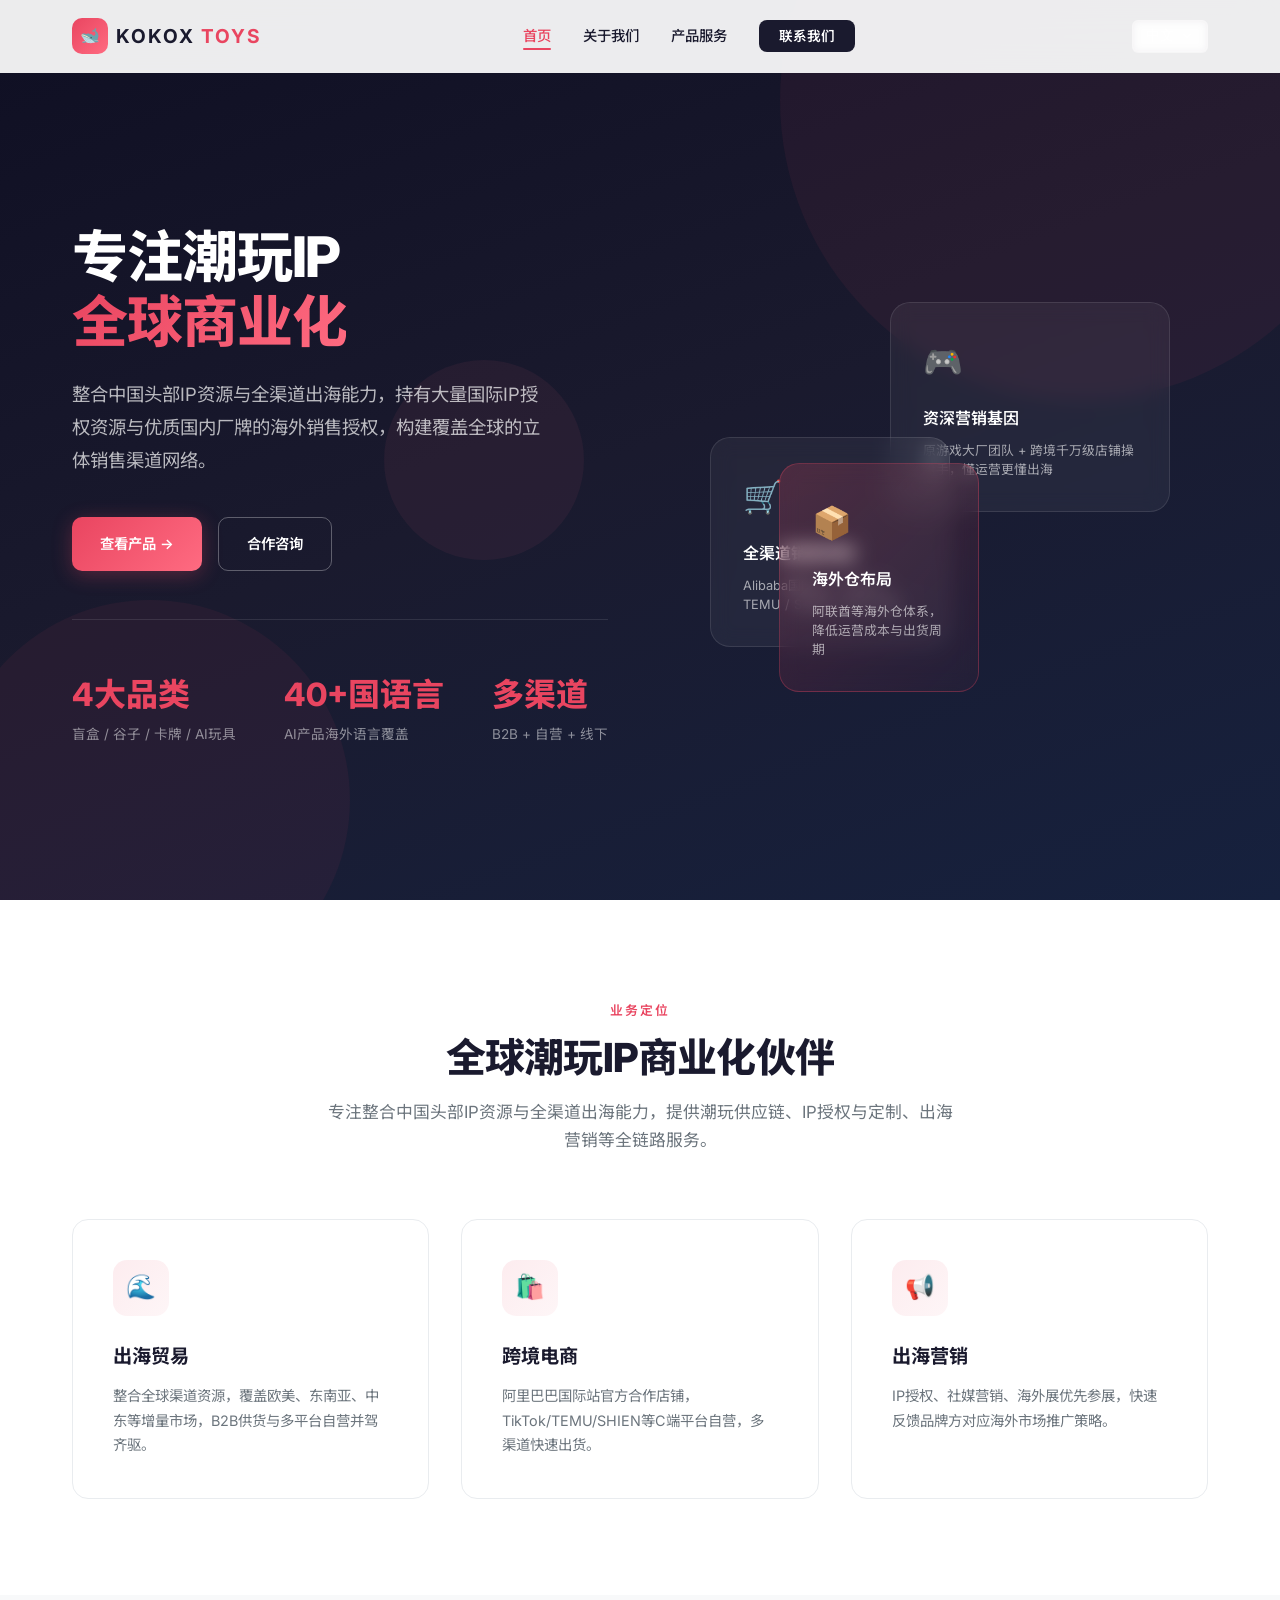
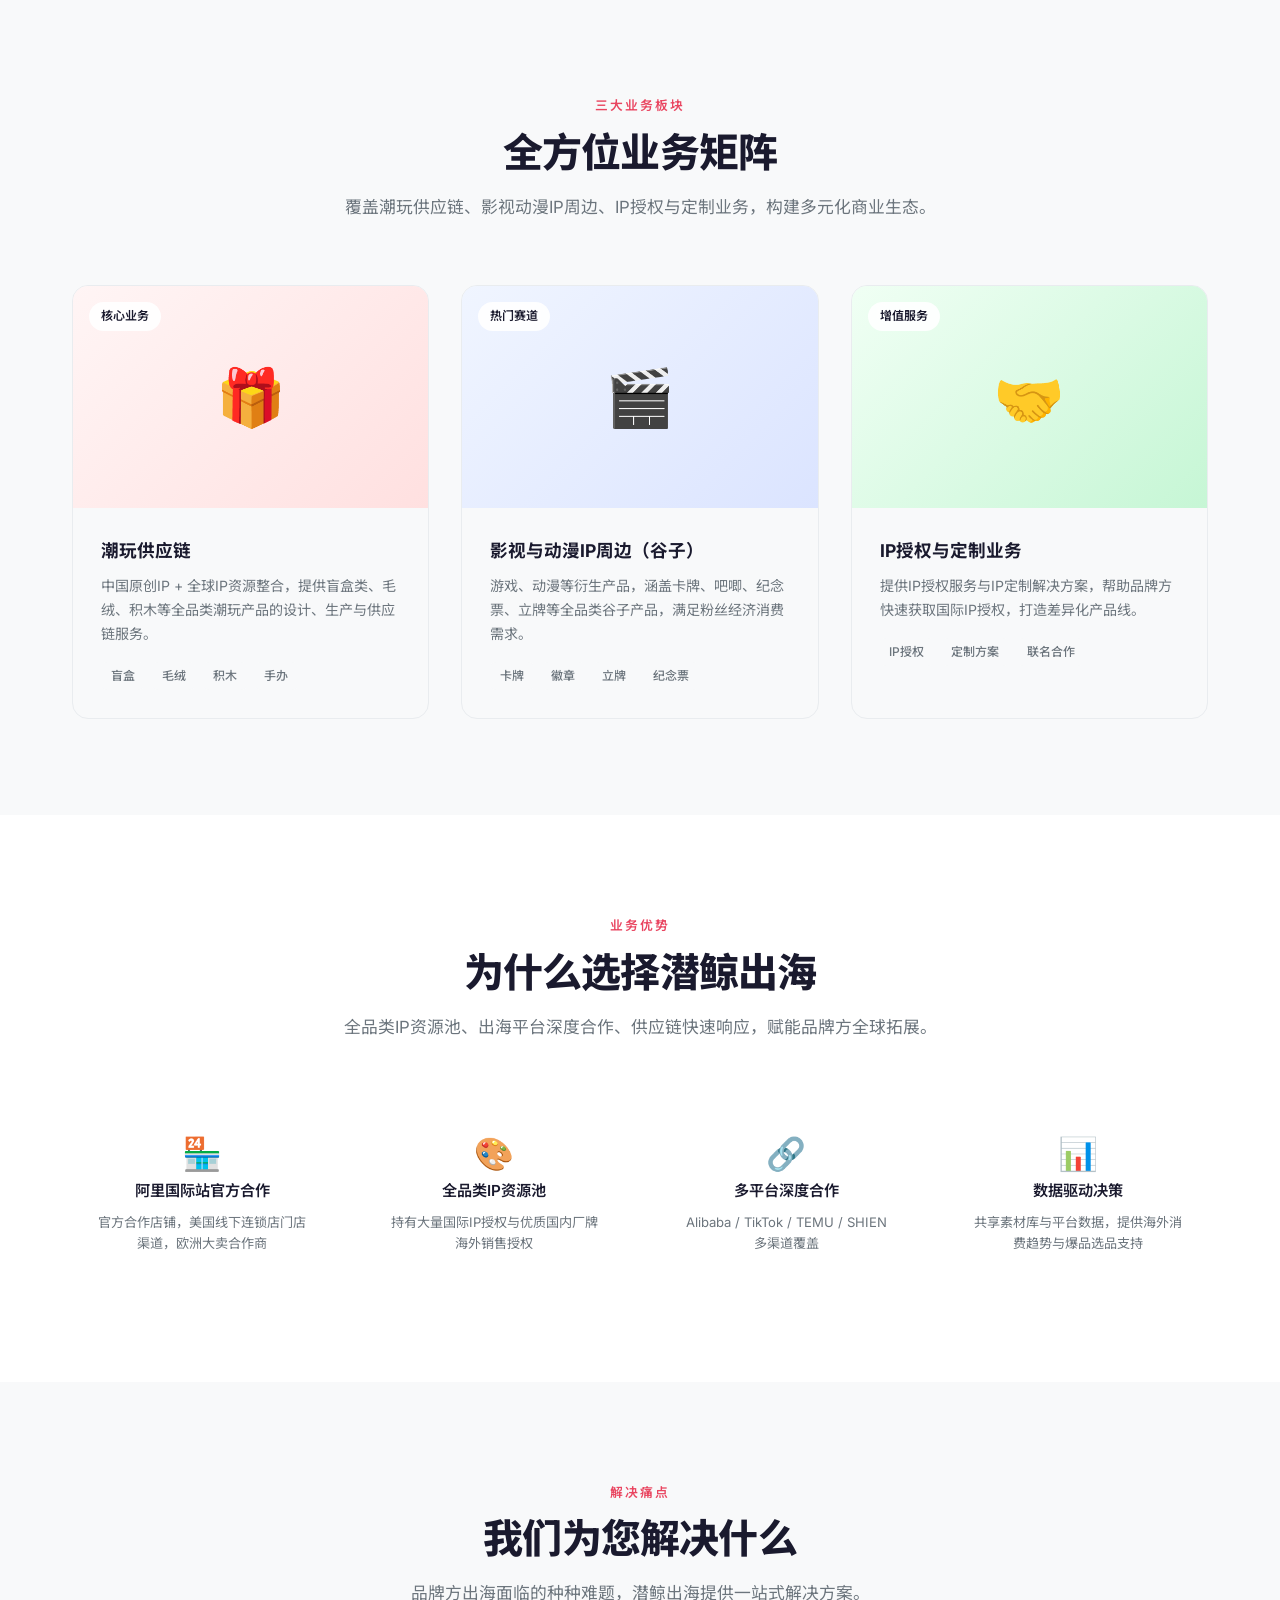
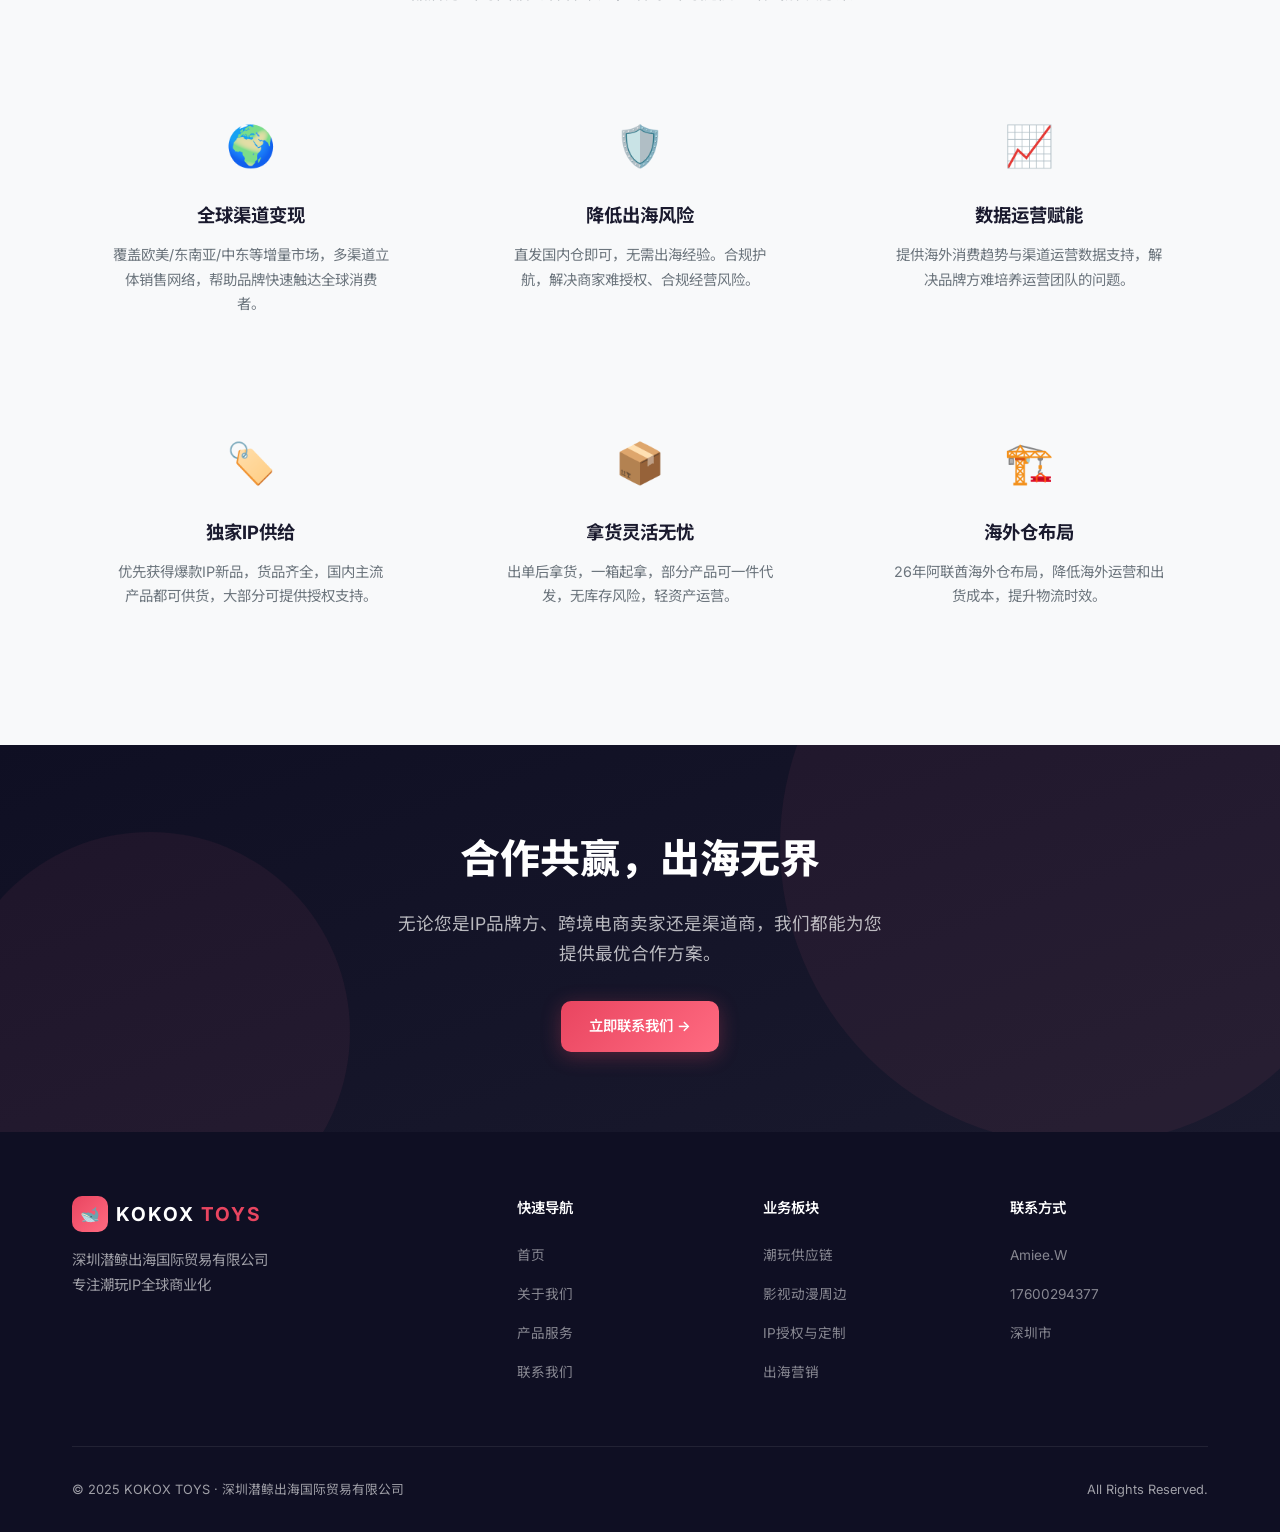
==== index.html @ ff7f5113 "feat: add i18n language switcher (zh/en/es) to all pages" ====
<!DOCTYPE html>
<html lang="zh-CN">
<head>
  <meta charset="UTF-8">
  <meta name="viewport" content="width=device-width, initial-scale=1.0">
  <title>KOKOX TOYS - 专注潮玩IP全球商业化 | 深圳潜鲸出海国际贸易有限公司</title>
  <meta name="description" content="KOKOX TOYS，全球潮玩IP商业化伙伴，专注整合中国头部IP资源与全渠道出海能力，助力IP提升出海与商业化效率。">
  <link rel="stylesheet" href="styles.css">
  <link rel="icon" href="data:image/svg+xml,<svg xmlns='http://www.w3.org/2000/svg' viewBox='0 0 100 100'><text y='.9em' font-size='90'>🐋</text></svg>">
</head>
<body>
  <!-- Navigation -->
  <nav class="navbar" id="navbar">
    <div class="nav-container">
      <a href="index.html" class="nav-logo">
        <div class="nav-logo-icon">🐋</div>
        <div class="nav-logo-text">KOKOX <span>TOYS</span></div>
      </a>
      <ul class="nav-links" id="navLinks">
        <li><a href="index.html" class="active" data-i18n="nav_home">首页</a></li>
        <li><a href="about.html" data-i18n="nav_about">关于我们</a></li>
        <li><a href="products.html" data-i18n="nav_products">产品服务</a></li>
        <li><a href="contact.html" class="nav-cta" data-i18n="nav_contact">联系我们</a></li>
      </ul>
      <div class="lang-switcher">
        <button class="lang-toggle" onclick="toggleLangDropdown()">
          <span class="lang-current">中文</span>
          <svg viewBox="0 0 24 24" fill="none" stroke="currentColor" stroke-width="2"><polyline points="6 9 12 15 18 9"/></svg>
        </button>
        <div class="lang-dropdown">
          <button class="lang-btn" data-lang="zh">中文</button>
          <button class="lang-btn" data-lang="en">English</button>
          <button class="lang-btn" data-lang="es">Español</button>
        </div>
      </div>
      <button class="nav-toggle" id="navToggle" aria-label="菜单">
        <span></span>
        <span></span>
        <span></span>
      </button>
    </div>
  </nav>

  <!-- Hero Section -->
  <section class="hero">
    <div class="hero-bg-shapes">
      <div class="hero-shape"></div>
      <div class="hero-shape"></div>
      <div class="hero-shape"></div>
    </div>
    <div class="hero-container">
      <div class="hero-content">
        <h1><span data-i18n="hero_title_1">专注潮玩IP</span><br><span class="highlight"><span data-i18n="hero_title_2">全球商业化</span></span></h1>
        <p data-i18n="hero_desc">整合中国头部IP资源与全渠道出海能力，持有大量国际IP授权资源与优质国内厂牌的海外销售授权，构建覆盖全球的立体销售渠道网络。</p>
        <div class="hero-buttons">
          <a href="products.html" class="btn btn-primary" data-i18n="hero_btn_products">查看产品 →</a>
          <a href="contact.html" class="btn btn-outline" data-i18n="hero_btn_contact">合作咨询</a>
        </div>
        <div class="hero-stats">
          <div class="hero-stat">
            <h3><span data-i18n="hero_stat1_title">4</span><span data-i18n="hero_stat1_unit">大品类</span></h3>
            <p data-i18n="hero_stat1_desc">盲盒 / 谷子 / 卡牌 / AI玩具</p>
          </div>
          <div class="hero-stat">
            <h3><span data-i18n="hero_stat2_title">40+</span><span data-i18n="hero_stat2_unit">国语言</span></h3>
            <p data-i18n="hero_stat2_desc">AI产品海外语言覆盖</p>
          </div>
          <div class="hero-stat">
            <h3><span data-i18n="hero_stat3_title">多</span><span data-i18n="hero_stat3_unit">渠道</span></h3>
            <p data-i18n="hero_stat3_desc">B2B + 自营 + 线下</p>
          </div>
        </div>
      </div>
      <div class="hero-visual">
        <div class="hero-card-stack">
          <div class="hero-card">
            <div class="hero-card-icon">🎮</div>
            <h4 data-i18n="hero_card1_title">资深营销基因</h4>
            <p data-i18n="hero_card1_desc">原游戏大厂团队 + 跨境千万级店铺操盘手，懂运营更懂出海</p>
          </div>
          <div class="hero-card">
            <div class="hero-card-icon">🛒</div>
            <h4 data-i18n="hero_card2_title">全渠道销售网络</h4>
            <p data-i18n="hero_card2_desc">Alibaba国际站 / TikTok / TEMU / SHIEN / 线下门店</p>
          </div>
          <div class="hero-card">
            <div class="hero-card-icon">📦</div>
            <h4 data-i18n="hero_card3_title">海外仓布局</h4>
            <p data-i18n="hero_card3_desc">阿联酋等海外仓体系，降低运营成本与出货周期</p>
          </div>
        </div>
      </div>
    </div>
  </section>

  <!-- Business Positioning -->
  <section class="section" id="positioning">
    <div class="container">
      <div class="section-header">
        <div class="section-label" data-i18n="sec_positioning">业务定位</div>
        <h2 data-i18n="sec_positioning_title">全球潮玩IP商业化伙伴</h2>
        <p data-i18n="sec_positioning_desc">专注整合中国头部IP资源与全渠道出海能力，提供潮玩供应链、IP授权与定制、出海营销等全链路服务。</p>
      </div>
      <div class="services-grid">
        <div class="service-card">
          <div class="service-icon">🌊</div>
          <h3 data-i18n="pos_trade_title">出海贸易</h3>
          <p data-i18n="pos_trade_desc">整合全球渠道资源，覆盖欧美、东南亚、中东等增量市场，B2B供货与多平台自营并驾齐驱。</p>
        </div>
        <div class="service-card">
          <div class="service-icon">🛍️</div>
          <h3 data-i18n="pos_ecom_title">跨境电商</h3>
          <p data-i18n="pos_ecom_desc">阿里巴巴国际站官方合作店铺，TikTok/TEMU/SHIEN等C端平台自营，多渠道快速出货。</p>
        </div>
        <div class="service-card">
          <div class="service-icon">📢</div>
          <h3 data-i18n="pos_marketing_title">出海营销</h3>
          <p data-i18n="pos_marketing_desc">IP授权、社媒营销、海外展优先参展，快速反馈品牌方对应海外市场推广策略。</p>
        </div>
      </div>
    </div>
  </section>

  <!-- Business Models -->
  <section class="section features">
    <div class="container">
      <div class="section-header">
        <div class="section-label" data-i18n="sec_pillars">三大业务板块</div>
        <h2 data-i18n="sec_pillars_title">全方位业务矩阵</h2>
        <p data-i18n="sec_pillars_desc">覆盖潮玩供应链、影视动漫IP周边、IP授权与定制业务，构建多元化商业生态。</p>
      </div>
      <div class="products-grid" style="grid-template-columns: repeat(3, 1fr);">
        <div class="product-card">
          <div class="product-image p1">
            🎁
          <span class="product-tag" data-i18n="pillar1_tag">核心业务</span>
          </div>
          <div class="product-info">
            <h3 data-i18n="pillar1_title">潮玩供应链</h3>
            <p data-i18n="pillar1_desc">中国原创IP + 全球IP资源整合，提供盲盒类、毛绒、积木等全品类潮玩产品的设计、生产与供应链服务。</p>
            <div class="product-features">
              <span class="product-feature-tag">盲盒</span>
              <span class="product-feature-tag">毛绒</span>
              <span class="product-feature-tag">积木</span>
              <span class="product-feature-tag">手办</span>
            </div>
          </div>
        </div>
        <div class="product-card">
          <div class="product-image p2">
            🎬
          <span class="product-tag" data-i18n="pillar2_tag">热门赛道</span>
          </div>
          <div class="product-info">
            <h3 data-i18n="pillar2_title">影视与动漫IP周边（谷子）</h3>
            <p data-i18n="pillar2_desc">游戏、动漫等衍生产品，涵盖卡牌、吧唧、纪念票、立牌等全品类谷子产品，满足粉丝经济消费需求。</p>
            <div class="product-features">
              <span class="product-feature-tag">卡牌</span>
              <span class="product-feature-tag">徽章</span>
              <span class="product-feature-tag">立牌</span>
              <span class="product-feature-tag">纪念票</span>
            </div>
          </div>
        </div>
        <div class="product-card">
          <div class="product-image p3">
            🤝
          <span class="product-tag" data-i18n="pillar3_tag">增值服务</span>
          </div>
          <div class="product-info">
            <h3 data-i18n="pillar3_title">IP授权与定制业务</h3>
            <p data-i18n="pillar3_desc">提供IP授权服务与IP定制解决方案，帮助品牌方快速获取国际IP授权，打造差异化产品线。</p>
            <div class="product-features">
              <span class="product-feature-tag">IP授权</span>
              <span class="product-feature-tag">定制方案</span>
              <span class="product-feature-tag">联名合作</span>
            </div>
          </div>
        </div>
      </div>
    </div>
  </section>

  <!-- Competitive Advantages -->
  <section class="section">
    <div class="container">
      <div class="section-header">
        <div class="section-label" data-i18n="sec_advantages">业务优势</div>
        <h2 data-i18n="sec_advantages_title">为什么选择潜鲸出海</h2>
        <p data-i18n="sec_advantages_desc">全品类IP资源池、出海平台深度合作、供应链快速响应，赋能品牌方全球拓展。</p>
      </div>
      <div class="features-grid">
        <div class="feature-item">
          <div class="feature-number" style="font-size:2rem;">🏪</div>
          <h4 data-i18n="adv1_title">阿里国际站官方合作</h4>
          <p data-i18n="adv1_desc">官方合作店铺，美国线下连锁店门店渠道，欧洲大卖合作商</p>
        </div>
        <div class="feature-item">
          <div class="feature-number" style="font-size:2rem;">🎨</div>
          <h4 data-i18n="adv2_title">全品类IP资源池</h4>
          <p data-i18n="adv2_desc">持有大量国际IP授权与优质国内厂牌海外销售授权</p>
        </div>
        <div class="feature-item">
          <div class="feature-number" style="font-size:2rem;">🔗</div>
          <h4 data-i18n="adv3_title">多平台深度合作</h4>
          <p data-i18n="adv3_desc">Alibaba / TikTok / TEMU / SHIEN 多渠道覆盖</p>
        </div>
        <div class="feature-item">
          <div class="feature-number" style="font-size:2rem;">📊</div>
          <h4 data-i18n="adv4_title">数据驱动决策</h4>
          <p data-i18n="adv4_desc">共享素材库与平台数据，提供海外消费趋势与爆品选品支持</p>
        </div>
      </div>
    </div>
  </section>

  <!-- Pain Points Solved -->
  <section class="section features">
    <div class="container">
      <div class="section-header">
        <div class="section-label" data-i18n="sec_painpoints">解决痛点</div>
        <h2 data-i18n="sec_painpoints_title">我们为您解决什么</h2>
        <p data-i18n="sec_painpoints_desc">品牌方出海面临的种种难题，潜鲸出海提供一站式解决方案。</p>
      </div>
      <div class="values-grid">
        <div class="value-card">
          <div class="value-icon">🌍</div>
          <h3 data-i18n="pp1_title">全球渠道变现</h3>
          <p data-i18n="pp1_desc">覆盖欧美/东南亚/中东等增量市场，多渠道立体销售网络，帮助品牌快速触达全球消费者。</p>
        </div>
        <div class="value-card">
          <div class="value-icon">🛡️</div>
          <h3 data-i18n="pp2_title">降低出海风险</h3>
          <p data-i18n="pp2_desc">直发国内仓即可，无需出海经验。合规护航，解决商家难授权、合规经营风险。</p>
        </div>
        <div class="value-card">
          <div class="value-icon">📈</div>
          <h3 data-i18n="pp3_title">数据运营赋能</h3>
          <p data-i18n="pp3_desc">提供海外消费趋势与渠道运营数据支持，解决品牌方难培养运营团队的问题。</p>
        </div>
        <div class="value-card">
          <div class="value-icon">🏷️</div>
          <h3 data-i18n="pp4_title">独家IP供给</h3>
          <p data-i18n="pp4_desc">优先获得爆款IP新品，货品齐全，国内主流产品都可供货，大部分可提供授权支持。</p>
        </div>
        <div class="value-card">
          <div class="value-icon">📦</div>
          <h3 data-i18n="pp5_title">拿货灵活无忧</h3>
          <p data-i18n="pp5_desc">出单后拿货，一箱起拿，部分产品可一件代发，无库存风险，轻资产运营。</p>
        </div>
        <div class="value-card">
          <div class="value-icon">🏗️</div>
          <h3 data-i18n="pp6_title">海外仓布局</h3>
          <p data-i18n="pp6_desc">26年阿联酋海外仓布局，降低海外运营和出货成本，提升物流时效。</p>
        </div>
      </div>
    </div>
  </section>

  <!-- CTA -->
  <section class="cta-section">
    <div class="hero-bg-shapes">
      <div class="hero-shape"></div>
      <div class="hero-shape"></div>
    </div>
    <div class="container">
      <div class="cta-content">
        <h2 data-i18n="cta_index_title">合作共赢，出海无界</h2>
        <p data-i18n="cta_index_desc">无论您是IP品牌方、跨境电商卖家还是渠道商，我们都能为您提供最优合作方案。</p>
        <a href="contact.html" class="btn btn-primary" data-i18n="cta_index_btn">立即联系我们 →</a>
      </div>
    </div>
  </section>

  <!-- Footer -->
  <footer class="footer">
    <div class="container">
      <div class="footer-grid">
        <div class="footer-brand">
          <a href="index.html" class="nav-logo">
            <div class="nav-logo-icon">🐋</div>
            <div class="nav-logo-text">KOKOX <span>TOYS</span></div>
          </a>
          <p data-i18n-html="footer_brand_desc">深圳潜鲸出海国际贸易有限公司<br>专注潮玩IP全球商业化</p>
        </div>
        <div class="footer-col">
          <h4 data-i18n="footer_nav">快速导航</h4>
          <ul>
            <li><a href="index.html" data-i18n="nav_home">首页</a></li>
            <li><a href="about.html" data-i18n="nav_about">关于我们</a></li>
            <li><a href="products.html" data-i18n="nav_products">产品服务</a></li>
            <li><a href="contact.html" data-i18n="nav_contact">联系我们</a></li>
          </ul>
        </div>
        <div class="footer-col">
          <h4 data-i18n="footer_biz">业务板块</h4>
          <ul>
            <li><a href="products.html" data-i18n="footer_biz1">潮玩供应链</a></li>
            <li><a href="products.html" data-i18n="footer_biz2">影视动漫周边</a></li>
            <li><a href="products.html" data-i18n="footer_biz3">IP授权与定制</a></li>
            <li><a href="products.html" data-i18n="footer_biz4">出海营销</a></li>
          </ul>
        </div>
        <div class="footer-col">
          <h4 data-i18n="footer_contact">联系方式</h4>
          <ul>
            <li><a href="contact.html">Amiee.W</a></li>
            <li><a href="contact.html">17600294377</a></li>
            <li><a href="contact.html" data-i18n="footer_city">深圳市</a></li>
          </ul>
        </div>
      </div>
      <div class="footer-bottom">
        <p>© 2025 KOKOX TOYS · 深圳潜鲸出海国际贸易有限公司</p>
        <p>All Rights Reserved.</p>
      </div>
    </div>
  </footer>

  <script>
    const navbar = document.getElementById('navbar');
    window.addEventListener('scroll', () => {
      navbar.classList.toggle('scrolled', window.scrollY > 50);
    });

    const navToggle = document.getElementById('navToggle');
    const navLinks = document.getElementById('navLinks');
    navToggle.addEventListener('click', () => {
      navLinks.classList.toggle('active');
    });

    document.querySelectorAll('a[href^="#"]').forEach(anchor => {
      anchor.addEventListener('click', function(e) {
        e.preventDefault();
        const target = document.querySelector(this.getAttribute('href'));
        if (target) {
          target.scrollIntoView({ behavior: 'smooth' });
          navLinks.classList.remove('active');
        }
      });
    });
  </script>
  <script src="i18n.js"></script>
</body>
</html>
---- styles.css ----
/* ===== KOKOX TOYS - Global Styles ===== */
@import url('https://fonts.googleapis.com/css2?family=Inter:wght@300;400;500;600;700;800&family=Noto+Sans+SC:wght@300;400;500;600;700&display=swap');

/* ===== Language Switcher ===== */
.lang-switcher {
  position: relative;
  margin-left: 1rem;
  flex-shrink: 0;
}
.lang-toggle {
  display: flex;
  align-items: center;
  gap: 0.4rem;
  padding: 0.4rem 0.8rem;
  border: 1px solid rgba(255,255,255,0.2);
  border-radius: 6px;
  background: rgba(255,255,255,0.08);
  color: #fff;
  font-size: 0.85rem;
  font-weight: 500;
  cursor: pointer;
  transition: all 0.2s;
  backdrop-filter: blur(4px);
}
.lang-toggle:hover {
  background: rgba(255,255,255,0.15);
  border-color: rgba(255,255,255,0.3);
}
.lang-toggle svg {
  width: 14px;
  height: 14px;
  transition: transform 0.2s;
}
.lang-dropdown {
  position: absolute;
  top: calc(100% + 6px);
  right: 0;
  background: var(--primary);
  border: 1px solid rgba(255,255,255,0.15);
  border-radius: 8px;
  overflow: hidden;
  opacity: 0;
  visibility: hidden;
  transform: translateY(-8px);
  transition: all 0.2s;
  min-width: 100%;
  z-index: 1000;
}
.lang-dropdown.open {
  opacity: 1;
  visibility: visible;
  transform: translateY(0);
}
.lang-btn {
  display: block;
  width: 100%;
  padding: 0.5rem 1rem;
  color: rgba(255,255,255,0.7);
  font-size: 0.85rem;
  font-weight: 500;
  text-align: left;
  border: none;
  background: none;
  cursor: pointer;
  transition: all 0.15s;
  white-space: nowrap;
}
.lang-btn:hover {
  background: rgba(255,255,255,0.1);
  color: #fff;
}
.lang-btn.active {
  color: var(--accent);
  font-weight: 600;
}
/* Mobile nav language switcher */
@media (max-width: 768px) {
  .lang-switcher {
    margin-left: auto;
    margin-right: 1rem;
  }
}

:root {
  --primary: #1a1a2e;
  --accent: #e94560;
  --accent-light: #ff6b81;
  --dark: #0f0f23;
  --light: #f8f9fa;
  --gray: #6c757d;
  --gray-light: #adb5bd;
  --border: #e9ecef;
  --white: #ffffff;
  --shadow: 0 4px 24px rgba(0,0,0,0.08);
  --shadow-lg: 0 8px 40px rgba(0,0,0,0.12);
  --transition: all 0.3s cubic-bezier(0.4, 0, 0.2, 1);
  --max-width: 1200px;
}

* {
  margin: 0;
  padding: 0;
  box-sizing: border-box;
}

html {
  scroll-behavior: smooth;
  font-size: 16px;
}

body {
  font-family: 'Inter', 'Noto Sans SC', -apple-system, BlinkMacSystemFont, sans-serif;
  color: var(--primary);
  background: var(--white);
  line-height: 1.7;
  -webkit-font-smoothing: antialiased;
}

/* ===== Navigation ===== */
.navbar {
  position: fixed;
  top: 0;
  left: 0;
  right: 0;
  z-index: 1000;
  background: rgba(255,255,255,0.92);
  backdrop-filter: blur(20px);
  -webkit-backdrop-filter: blur(20px);
  border-bottom: 1px solid transparent;
  transition: var(--transition);
}

.navbar.scrolled {
  border-bottom-color: var(--border);
  box-shadow: 0 1px 12px rgba(0,0,0,0.04);
}

.nav-container {
  max-width: var(--max-width);
  margin: 0 auto;
  padding: 0 2rem;
  display: flex;
  align-items: center;
  justify-content: space-between;
  height: 72px;
}

.nav-logo {
  display: flex;
  align-items: center;
  gap: 0.5rem;
  text-decoration: none;
  color: var(--primary);
}

.nav-logo-icon {
  width: 36px;
  height: 36px;
  background: linear-gradient(135deg, var(--accent), var(--accent-light));
  border-radius: 10px;
  display: flex;
  align-items: center;
  justify-content: center;
  color: white;
  font-weight: 800;
  font-size: 1rem;
}

.nav-logo-text {
  font-size: 1.2rem;
  font-weight: 700;
  letter-spacing: 2px;
}

.nav-logo-text span {
  color: var(--accent);
}

.nav-links {
  display: flex;
  align-items: center;
  gap: 2rem;
  list-style: none;
}

.nav-links a {
  text-decoration: none;
  color: var(--primary);
  font-size: 0.9rem;
  font-weight: 500;
  position: relative;
  transition: var(--transition);
  padding: 0.25rem 0;
}

.nav-links a::after {
  content: '';
  position: absolute;
  bottom: -2px;
  left: 0;
  width: 0;
  height: 2px;
  background: var(--accent);
  transition: var(--transition);
  border-radius: 1px;
}

.nav-links a:hover::after,
.nav-links a.active::after {
  width: 100%;
}

.nav-links a:hover {
  color: var(--accent);
}

.nav-links a.active {
  color: var(--accent);
}

.nav-cta {
  background: var(--primary);
  color: var(--white) !important;
  padding: 0.5rem 1.25rem !important;
  border-radius: 8px;
  font-size: 0.85rem !important;
  font-weight: 600 !important;
  transition: var(--transition);
}

.nav-cta:hover {
  background: var(--accent) !important;
  color: var(--white) !important;
}

.nav-cta::after {
  display: none !important;
}

/* Mobile Menu */
.nav-toggle {
  display: none;
  flex-direction: column;
  gap: 5px;
  cursor: pointer;
  padding: 4px;
  background: none;
  border: none;
}

.nav-toggle span {
  width: 24px;
  height: 2px;
  background: var(--primary);
  border-radius: 2px;
  transition: var(--transition);
}

/* ===== Hero Section ===== */
.hero {
  min-height: 100vh;
  display: flex;
  align-items: center;
  position: relative;
  overflow: hidden;
  background: linear-gradient(160deg, var(--dark) 0%, var(--primary) 50%, #16213e 100%);
  padding-top: 72px;
}

.hero-bg-shapes {
  position: absolute;
  inset: 0;
  overflow: hidden;
  pointer-events: none;
}

.hero-shape {
  position: absolute;
  border-radius: 50%;
  opacity: 0.06;
  background: var(--accent);
}

.hero-shape:nth-child(1) {
  width: 600px;
  height: 600px;
  top: -200px;
  right: -100px;
  animation: float 20s ease-in-out infinite;
}

.hero-shape:nth-child(2) {
  width: 400px;
  height: 400px;
  bottom: -100px;
  left: -50px;
  animation: float 15s ease-in-out infinite reverse;
}

.hero-shape:nth-child(3) {
  width: 200px;
  height: 200px;
  top: 40%;
  left: 30%;
  background: var(--accent-light);
  animation: float 12s ease-in-out infinite;
}

@keyframes float {
  0%, 100% { transform: translate(0, 0) scale(1); }
  33% { transform: translate(30px, -30px) scale(1.05); }
  66% { transform: translate(-20px, 20px) scale(0.95); }
}

.hero-container {
  max-width: var(--max-width);
  margin: 0 auto;
  padding: 0 2rem;
  display: grid;
  grid-template-columns: 1fr 1fr;
  gap: 4rem;
  align-items: center;
  position: relative;
  z-index: 1;
}

.hero-content h1 {
  font-size: 3.5rem;
  font-weight: 800;
  color: var(--white);
  line-height: 1.15;
  margin-bottom: 1.5rem;
  letter-spacing: -0.02em;
}

.hero-content h1 .highlight {
  background: linear-gradient(135deg, var(--accent), var(--accent-light));
  -webkit-background-clip: text;
  -webkit-text-fill-color: transparent;
  background-clip: text;
}

.hero-content p {
  font-size: 1.15rem;
  color: rgba(255,255,255,0.7);
  margin-bottom: 2.5rem;
  max-width: 480px;
  line-height: 1.8;
}

.hero-buttons {
  display: flex;
  gap: 1rem;
  flex-wrap: wrap;
}

.hero-stats {
  display: flex;
  gap: 3rem;
  margin-top: 3rem;
  padding-top: 3rem;
  border-top: 1px solid rgba(255,255,255,0.1);
}

.hero-stat h3 {
  font-size: 2rem;
  font-weight: 800;
  color: var(--white);
}

.hero-stat h3 span {
  color: var(--accent);
}

.hero-stat p {
  font-size: 0.85rem;
  color: rgba(255,255,255,0.5);
  margin-bottom: 0;
}

.hero-visual {
  display: flex;
  justify-content: center;
  align-items: center;
}

.hero-card-stack {
  position: relative;
  width: 100%;
  max-width: 460px;
  aspect-ratio: 1;
}

.hero-card {
  position: absolute;
  background: rgba(255,255,255,0.05);
  backdrop-filter: blur(10px);
  border: 1px solid rgba(255,255,255,0.1);
  border-radius: 20px;
  padding: 2rem;
  color: white;
  transition: var(--transition);
}

.hero-card:nth-child(1) {
  width: 280px;
  top: 10%;
  right: 0;
  animation: cardFloat 8s ease-in-out infinite;
}

.hero-card:nth-child(2) {
  width: 240px;
  bottom: 15%;
  left: 0;
  animation: cardFloat 8s ease-in-out infinite 2s;
}

.hero-card:nth-child(3) {
  width: 200px;
  top: 45%;
  left: 15%;
  background: linear-gradient(135deg, rgba(233,69,96,0.2), rgba(233,69,96,0.05));
  border-color: rgba(233,69,96,0.3);
  animation: cardFloat 8s ease-in-out infinite 4s;
}

@keyframes cardFloat {
  0%, 100% { transform: translateY(0); }
  50% { transform: translateY(-15px); }
}

.hero-card-icon {
  font-size: 2rem;
  margin-bottom: 1rem;
}

.hero-card h4 {
  font-size: 1rem;
  font-weight: 600;
  margin-bottom: 0.5rem;
}

.hero-card p {
  font-size: 0.8rem;
  color: rgba(255,255,255,0.6);
  line-height: 1.5;
  margin-bottom: 0;
}

/* ===== Buttons ===== */
.btn {
  display: inline-flex;
  align-items: center;
  gap: 0.5rem;
  padding: 0.85rem 1.75rem;
  border-radius: 10px;
  font-size: 0.9rem;
  font-weight: 600;
  text-decoration: none;
  transition: var(--transition);
  cursor: pointer;
  border: none;
  font-family: inherit;
}

.btn-primary {
  background: linear-gradient(135deg, var(--accent), var(--accent-light));
  color: var(--white);
  box-shadow: 0 4px 20px rgba(233,69,96,0.3);
}

.btn-primary:hover {
  transform: translateY(-2px);
  box-shadow: 0 6px 28px rgba(233,69,96,0.4);
}

.btn-outline {
  background: transparent;
  color: var(--white);
  border: 1.5px solid rgba(255,255,255,0.3);
}

.btn-outline:hover {
  background: rgba(255,255,255,0.1);
  border-color: rgba(255,255,255,0.5);
  transform: translateY(-2px);
}

.btn-dark {
  background: var(--primary);
  color: var(--white);
}

.btn-dark:hover {
  background: var(--accent);
  transform: translateY(-2px);
}

/* ===== Section Styles ===== */
.section {
  padding: 6rem 0;
}

.section-header {
  text-align: center;
  max-width: 640px;
  margin: 0 auto 4rem;
}

.section-label {
  display: inline-block;
  font-size: 0.8rem;
  font-weight: 600;
  letter-spacing: 2px;
  text-transform: uppercase;
  color: var(--accent);
  margin-bottom: 0.75rem;
}

.section-header h2 {
  font-size: 2.5rem;
  font-weight: 800;
  line-height: 1.2;
  margin-bottom: 1rem;
  letter-spacing: -0.02em;
}

.section-header p {
  font-size: 1.05rem;
  color: var(--gray);
  line-height: 1.7;
}

.container {
  max-width: var(--max-width);
  margin: 0 auto;
  padding: 0 2rem;
}

/* ===== Services ===== */
.services-grid {
  display: grid;
  grid-template-columns: repeat(3, 1fr);
  gap: 2rem;
}

.service-card {
  background: var(--white);
  border: 1px solid var(--border);
  border-radius: 16px;
  padding: 2.5rem;
  transition: var(--transition);
  position: relative;
  overflow: hidden;
}

.service-card::before {
  content: '';
  position: absolute;
  top: 0;
  left: 0;
  right: 0;
  height: 3px;
  background: linear-gradient(90deg, var(--accent), var(--accent-light));
  transform: scaleX(0);
  transform-origin: left;
  transition: var(--transition);
}

.service-card:hover {
  border-color: transparent;
  box-shadow: var(--shadow-lg);
  transform: translateY(-4px);
}

.service-card:hover::before {
  transform: scaleX(1);
}

.service-icon {
  width: 56px;
  height: 56px;
  background: linear-gradient(135deg, rgba(233,69,96,0.1), rgba(233,69,96,0.05));
  border-radius: 14px;
  display: flex;
  align-items: center;
  justify-content: center;
  font-size: 1.5rem;
  margin-bottom: 1.5rem;
}

.service-card h3 {
  font-size: 1.2rem;
  font-weight: 700;
  margin-bottom: 0.75rem;
}

.service-card p {
  font-size: 0.9rem;
  color: var(--gray);
  line-height: 1.7;
}

/* ===== Features ===== */
.features {
  background: var(--light);
}

.features-grid {
  display: grid;
  grid-template-columns: repeat(4, 1fr);
  gap: 2rem;
}

.feature-item {
  text-align: center;
  padding: 2rem 1.5rem;
}

.feature-number {
  font-size: 2.5rem;
  font-weight: 800;
  color: var(--accent);
  margin-bottom: 0.5rem;
  line-height: 1;
}

.feature-item h4 {
  font-size: 0.95rem;
  font-weight: 600;
  margin-bottom: 0.5rem;
}

.feature-item p {
  font-size: 0.82rem;
  color: var(--gray);
  line-height: 1.6;
}

/* ===== CTA Section ===== */
.cta-section {
  background: linear-gradient(160deg, var(--dark) 0%, var(--primary) 100%);
  padding: 5rem 0;
  text-align: center;
  position: relative;
  overflow: hidden;
}

.cta-section .hero-shape {
  background: var(--accent-light);
}

.cta-content {
  position: relative;
  z-index: 1;
}

.cta-content h2 {
  font-size: 2.5rem;
  font-weight: 800;
  color: var(--white);
  margin-bottom: 1rem;
}

.cta-content p {
  font-size: 1.1rem;
  color: rgba(255,255,255,0.7);
  margin-bottom: 2rem;
  max-width: 500px;
  margin-left: auto;
  margin-right: auto;
}

/* ===== Partners ===== */
.partners-grid {
  display: flex;
  justify-content: center;
  align-items: center;
  gap: 4rem;
  flex-wrap: wrap;
  opacity: 0.4;
}

.partner-logo {
  font-size: 1.5rem;
  font-weight: 700;
  color: var(--gray);
  letter-spacing: 2px;
  transition: var(--transition);
}

.partner-logo:hover {
  opacity: 0.7;
}

/* ===== Footer ===== */
.footer {
  background: var(--dark);
  padding: 4rem 0 2rem;
  color: rgba(255,255,255,0.6);
}

.footer-grid {
  display: grid;
  grid-template-columns: 2fr 1fr 1fr 1fr;
  gap: 3rem;
  margin-bottom: 3rem;
}

.footer-brand .nav-logo {
  margin-bottom: 1rem;
}

.footer-brand .nav-logo-text {
  color: var(--white);
}

.footer-brand p {
  font-size: 0.9rem;
  line-height: 1.7;
  max-width: 300px;
}

.footer-col h4 {
  color: var(--white);
  font-size: 0.9rem;
  font-weight: 600;
  margin-bottom: 1.25rem;
}

.footer-col ul {
  list-style: none;
}

.footer-col ul li {
  margin-bottom: 0.75rem;
}

.footer-col ul a {
  color: rgba(255,255,255,0.5);
  text-decoration: none;
  font-size: 0.85rem;
  transition: var(--transition);
}

.footer-col ul a:hover {
  color: var(--accent);
}

.footer-bottom {
  border-top: 1px solid rgba(255,255,255,0.08);
  padding-top: 2rem;
  display: flex;
  justify-content: space-between;
  align-items: center;
  font-size: 0.8rem;
}

/* ===== Page Banner ===== */
.page-banner {
  padding: 10rem 0 5rem;
  background: linear-gradient(160deg, var(--dark) 0%, var(--primary) 100%);
  position: relative;
  overflow: hidden;
  text-align: center;
}

.page-banner::after {
  content: '';
  position: absolute;
  bottom: 0;
  left: 0;
  right: 0;
  height: 80px;
  background: linear-gradient(transparent, var(--white));
}

.page-banner h1 {
  font-size: 3rem;
  font-weight: 800;
  color: var(--white);
  margin-bottom: 1rem;
  position: relative;
  z-index: 1;
}

.page-banner p {
  font-size: 1.1rem;
  color: rgba(255,255,255,0.6);
  position: relative;
  z-index: 1;
}

/* ===== About Content ===== */
.about-intro {
  display: grid;
  grid-template-columns: 1fr 1fr;
  gap: 4rem;
  align-items: center;
  padding: 4rem 0;
}

.about-text h2 {
  font-size: 2rem;
  font-weight: 700;
  margin-bottom: 1.5rem;
}

.about-text p {
  color: var(--gray);
  margin-bottom: 1rem;
  line-height: 1.8;
}

.about-image {
  width: 100%;
  aspect-ratio: 4/3;
  background: linear-gradient(135deg, #f0f0f5, #e8e8f0);
  border-radius: 20px;
  display: flex;
  align-items: center;
  justify-content: center;
  font-size: 4rem;
  position: relative;
  overflow: hidden;
}

.about-image::before {
  content: '';
  position: absolute;
  inset: 0;
  background: linear-gradient(135deg, rgba(233,69,96,0.1), rgba(26,26,46,0.05));
}

/* ===== Timeline ===== */
.timeline {
  position: relative;
  padding-left: 3rem;
}

.timeline::before {
  content: '';
  position: absolute;
  left: 0;
  top: 0;
  bottom: 0;
  width: 2px;
  background: var(--border);
}

.timeline-item {
  position: relative;
  padding-bottom: 3rem;
  padding-left: 2rem;
}

.timeline-item::before {
  content: '';
  position: absolute;
  left: -3.45rem;
  top: 0.5rem;
  width: 12px;
  height: 12px;
  border-radius: 50%;
  background: var(--accent);
  border: 3px solid var(--white);
  box-shadow: 0 0 0 2px var(--accent);
}

.timeline-item h4 {
  font-size: 0.85rem;
  color: var(--accent);
  font-weight: 600;
  margin-bottom: 0.5rem;
}

.timeline-item h3 {
  font-size: 1.15rem;
  font-weight: 700;
  margin-bottom: 0.5rem;
}

.timeline-item p {
  font-size: 0.9rem;
  color: var(--gray);
  line-height: 1.7;
}

/* ===== Team ===== */
.team-grid {
  display: grid;
  grid-template-columns: repeat(4, 1fr);
  gap: 2rem;
}

.team-card {
  text-align: center;
  padding: 2rem;
  border-radius: 16px;
  transition: var(--transition);
}

.team-card:hover {
  background: var(--light);
}

.team-avatar {
  width: 100px;
  height: 100px;
  border-radius: 50%;
  background: linear-gradient(135deg, var(--primary), #16213e);
  margin: 0 auto 1.25rem;
  display: flex;
  align-items: center;
  justify-content: center;
  font-size: 2.5rem;
  color: rgba(255,255,255,0.8);
}

.team-card h4 {
  font-size: 1rem;
  font-weight: 700;
  margin-bottom: 0.25rem;
}

.team-card p {
  font-size: 0.85rem;
  color: var(--gray);
}

/* ===== Products ===== */
.products-grid {
  display: grid;
  grid-template-columns: repeat(3, 1fr);
  gap: 2rem;
}

.product-card {
  border: 1px solid var(--border);
  border-radius: 16px;
  overflow: hidden;
  transition: var(--transition);
}

.product-card:hover {
  box-shadow: var(--shadow-lg);
  transform: translateY(-4px);
}

.product-image {
  width: 100%;
  aspect-ratio: 16/10;
  display: flex;
  align-items: center;
  justify-content: center;
  font-size: 3.5rem;
  position: relative;
}

.product-image.p1 { background: linear-gradient(135deg, #fff5f5, #ffe0e0); }
.product-image.p2 { background: linear-gradient(135deg, #f0f5ff, #dbe4ff); }
.product-image.p3 { background: linear-gradient(135deg, #f0fff4, #c6f6d5); }
.product-image.p4 { background: linear-gradient(135deg, #fffff0, #fefcbf); }
.product-image.p5 { background: linear-gradient(135deg, #faf5ff, #e9d8fd); }
.product-image.p6 { background: linear-gradient(135deg, #fff5f7, #fed7e2); }

.product-tag {
  position: absolute;
  top: 1rem;
  left: 1rem;
  background: rgba(255,255,255,0.9);
  backdrop-filter: blur(8px);
  padding: 0.25rem 0.75rem;
  border-radius: 20px;
  font-size: 0.75rem;
  font-weight: 600;
  color: var(--primary);
}

.product-info {
  padding: 1.75rem;
}

.product-info h3 {
  font-size: 1.1rem;
  font-weight: 700;
  margin-bottom: 0.5rem;
}

.product-info p {
  font-size: 0.88rem;
  color: var(--gray);
  line-height: 1.7;
  margin-bottom: 1rem;
}

.product-features {
  display: flex;
  flex-wrap: wrap;
  gap: 0.5rem;
}

.product-feature-tag {
  font-size: 0.75rem;
  padding: 0.25rem 0.6rem;
  background: var(--light);
  border-radius: 6px;
  color: var(--gray);
  font-weight: 500;
}

/* ===== Process ===== */
.process-grid {
  display: grid;
  grid-template-columns: repeat(5, 1fr);
  gap: 1rem;
  position: relative;
}

.process-grid::before {
  content: '';
  position: absolute;
  top: 40px;
  left: 10%;
  right: 10%;
  height: 2px;
  background: var(--border);
}

.process-step {
  text-align: center;
  position: relative;
  padding: 0 1rem;
}

.process-num {
  width: 48px;
  height: 48px;
  background: linear-gradient(135deg, var(--accent), var(--accent-light));
  border-radius: 50%;
  display: flex;
  align-items: center;
  justify-content: center;
  color: white;
  font-weight: 700;
  font-size: 1rem;
  margin: 0 auto 1.25rem;
  position: relative;
  z-index: 1;
}

.process-step h4 {
  font-size: 0.9rem;
  font-weight: 600;
  margin-bottom: 0.5rem;
}

.process-step p {
  font-size: 0.8rem;
  color: var(--gray);
  line-height: 1.5;
}

/* ===== Contact ===== */
.contact-grid {
  display: grid;
  grid-template-columns: 1fr 1fr;
  gap: 4rem;
}

.contact-info {
  padding: 2rem 0;
}

.contact-info h3 {
  font-size: 1.5rem;
  font-weight: 700;
  margin-bottom: 1rem;
}

.contact-info > p {
  color: var(--gray);
  margin-bottom: 2rem;
  line-height: 1.7;
}

.contact-item {
  display: flex;
  align-items: flex-start;
  gap: 1rem;
  margin-bottom: 1.75rem;
}

.contact-icon {
  width: 48px;
  height: 48px;
  background: var(--light);
  border-radius: 12px;
  display: flex;
  align-items: center;
  justify-content: center;
  font-size: 1.2rem;
  flex-shrink: 0;
}

.contact-item h4 {
  font-size: 0.9rem;
  font-weight: 600;
  margin-bottom: 0.25rem;
}

.contact-item p {
  font-size: 0.88rem;
  color: var(--gray);
  line-height: 1.5;
}

.contact-form {
  background: var(--white);
  border: 1px solid var(--border);
  border-radius: 20px;
  padding: 2.5rem;
  box-shadow: var(--shadow);
}

.form-group {
  margin-bottom: 1.25rem;
}

.form-group label {
  display: block;
  font-size: 0.85rem;
  font-weight: 600;
  margin-bottom: 0.5rem;
  color: var(--primary);
}

.form-group input,
.form-group textarea,
.form-group select {
  width: 100%;
  padding: 0.8rem 1rem;
  border: 1.5px solid var(--border);
  border-radius: 10px;
  font-size: 0.9rem;
  font-family: inherit;
  transition: var(--transition);
  background: var(--white);
  color: var(--primary);
  outline: none;
}

.form-group input:focus,
.form-group textarea:focus,
.form-group select:focus {
  border-color: var(--accent);
  box-shadow: 0 0 0 3px rgba(233,69,96,0.1);
}

.form-group textarea {
  resize: vertical;
  min-height: 120px;
}

.form-row {
  display: grid;
  grid-template-columns: 1fr 1fr;
  gap: 1rem;
}

.form-submit {
  width: 100%;
  margin-top: 0.5rem;
}

/* ===== Map Placeholder ===== */
.map-section {
  margin-top: 4rem;
  background: var(--light);
  border-radius: 20px;
  overflow: hidden;
  height: 300px;
  display: flex;
  align-items: center;
  justify-content: center;
  color: var(--gray);
  font-size: 1rem;
}

/* ===== Values Grid ===== */
.values-grid {
  display: grid;
  grid-template-columns: repeat(3, 1fr);
  gap: 2rem;
}

.value-card {
  padding: 2.5rem;
  border-radius: 16px;
  text-align: center;
  transition: var(--transition);
}

.value-card:hover {
  background: var(--light);
}

.value-icon {
  font-size: 2.5rem;
  margin-bottom: 1.25rem;
}

.value-card h3 {
  font-size: 1.15rem;
  font-weight: 700;
  margin-bottom: 0.75rem;
}

.value-card p {
  font-size: 0.9rem;
  color: var(--gray);
  line-height: 1.7;
}

/* ===== Responsive ===== */
@media (max-width: 1024px) {
  .hero-container {
    grid-template-columns: 1fr;
    text-align: center;
  }
  
  .hero-content p {
    margin-left: auto;
    margin-right: auto;
  }
  
  .hero-buttons {
    justify-content: center;
  }
  
  .hero-stats {
    justify-content: center;
  }
  
  .hero-visual {
    display: none;
  }
  
  .hero-content h1 {
    font-size: 2.75rem;
  }
  
  .services-grid,
  .products-grid {
    grid-template-columns: repeat(2, 1fr);
  }
  
  .features-grid {
    grid-template-columns: repeat(2, 1fr);
  }
  
  .footer-grid {
    grid-template-columns: repeat(2, 1fr);
  }
  
  .about-intro {
    grid-template-columns: 1fr;
  }
  
  .team-grid {
    grid-template-columns: repeat(2, 1fr);
  }
  
  .process-grid {
    grid-template-columns: repeat(3, 1fr);
  }
  
  .process-grid::before {
    display: none;
  }
}

@media (max-width: 768px) {
  .nav-links {
    display: none;
    position: absolute;
    top: 72px;
    left: 0;
    right: 0;
    background: var(--white);
    flex-direction: column;
    padding: 1.5rem 2rem;
    gap: 1rem;
    border-bottom: 1px solid var(--border);
    box-shadow: var(--shadow);
  }
  
  .nav-links.active {
    display: flex;
  }
  
  .nav-toggle {
    display: flex;
  }
  
  .hero-content h1 {
    font-size: 2.25rem;
  }
  
  .hero-stats {
    gap: 1.5rem;
    flex-wrap: wrap;
  }
  
  .section-header h2 {
    font-size: 2rem;
  }
  
  .services-grid,
  .products-grid,
  .values-grid {
    grid-template-columns: 1fr;
  }
  
  .features-grid {
    grid-template-columns: 1fr 1fr;
    gap: 1rem;
  }
  
  .contact-grid {
    grid-template-columns: 1fr;
  }
  
  .form-row {
    grid-template-columns: 1fr;
  }
  
  .footer-grid {
    grid-template-columns: 1fr;
    gap: 2rem;
  }
  
  .footer-bottom {
    flex-direction: column;
    gap: 1rem;
    text-align: center;
  }
  
  .page-banner h1 {
    font-size: 2.25rem;
  }
  
  .process-grid {
    grid-template-columns: 1fr 1fr;
  }
  
  .team-grid {
    grid-template-columns: 1fr 1fr;
  }
  
  .cta-content h2 {
    font-size: 2rem;
  }
}

@media (max-width: 480px) {
  .hero-content h1 {
    font-size: 1.85rem;
  }
  
  .hero-stats {
    flex-direction: column;
    align-items: center;
  }
  
  .process-grid {
    grid-template-columns: 1fr;
  }
}
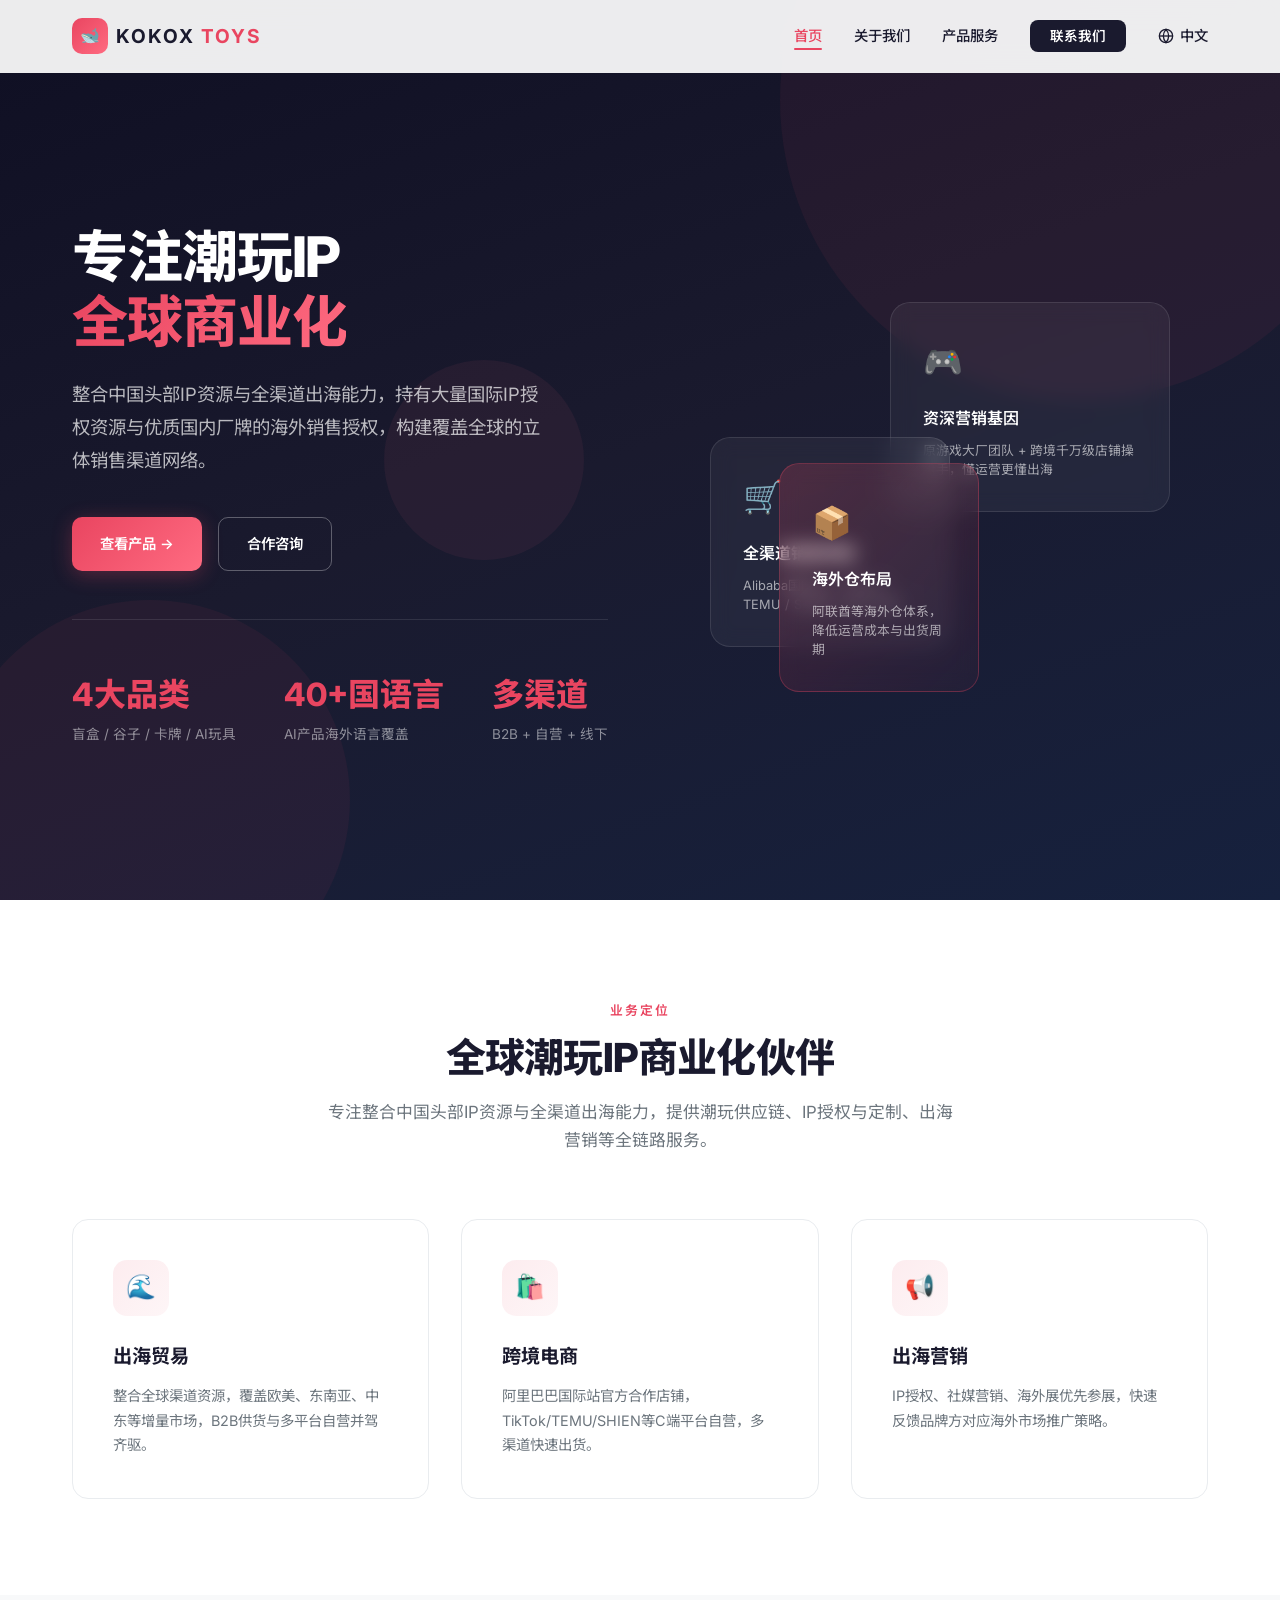
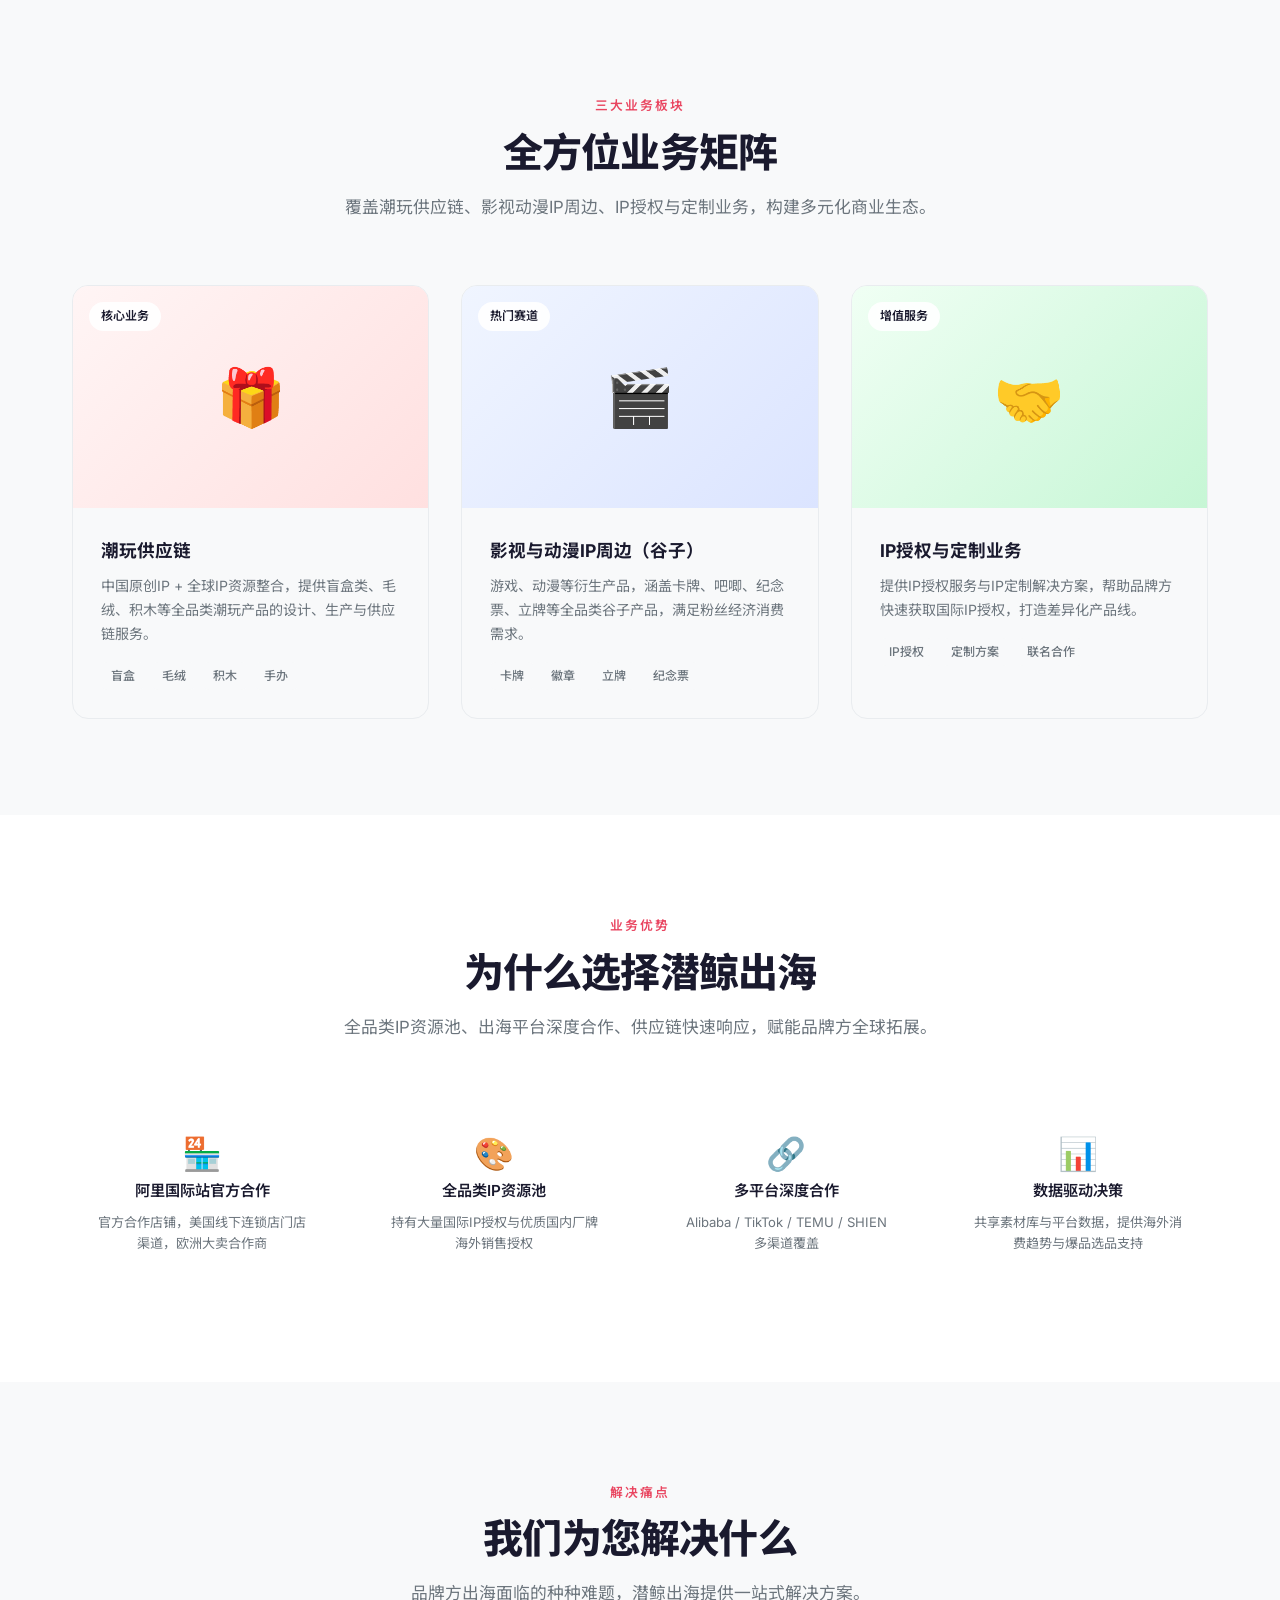
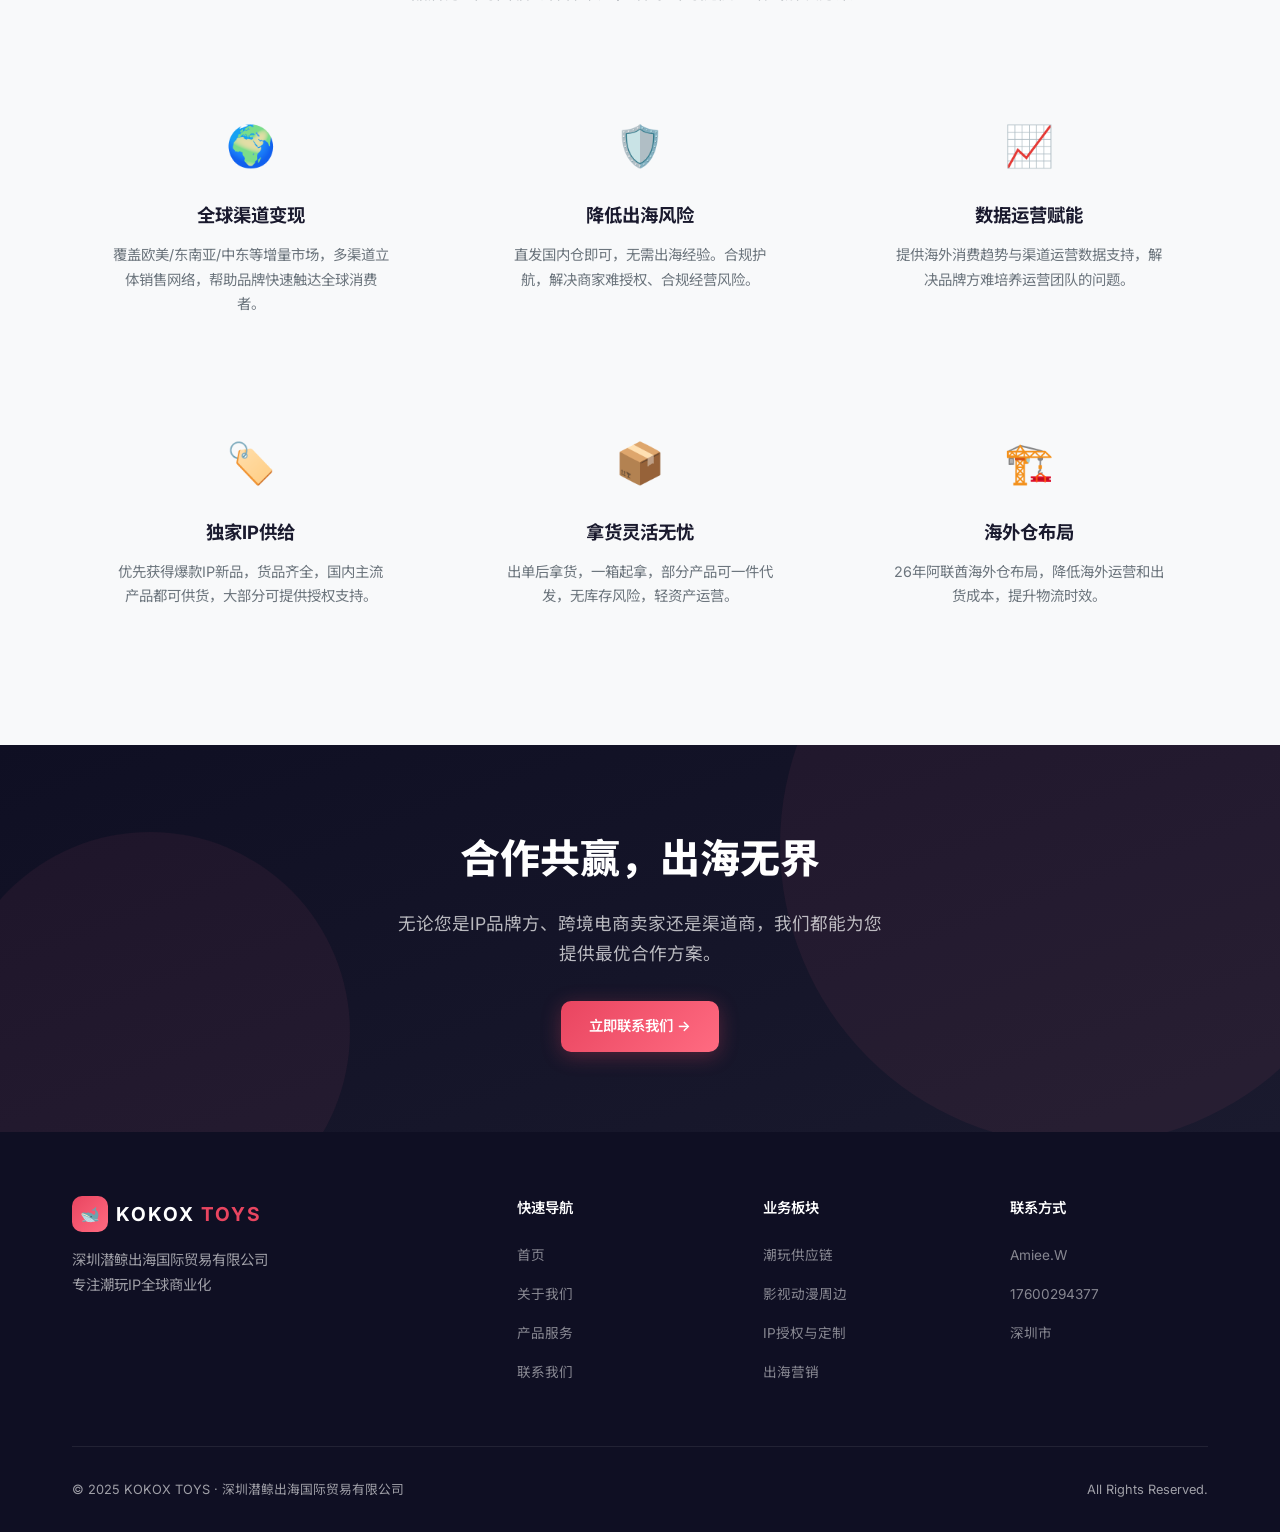
==== commit 5cd9717f: "refactor: move language switcher into nav menu as inline icon+text button" ====
--- a/index.html
+++ b/index.html
@@ -21,18 +21,18 @@
         <li><a href="about.html" data-i18n="nav_about">关于我们</a></li>
         <li><a href="products.html" data-i18n="nav_products">产品服务</a></li>
         <li><a href="contact.html" class="nav-cta" data-i18n="nav_contact">联系我们</a></li>
+        <li class="lang-switcher">
+          <button class="lang-toggle" onclick="toggleLangDropdown()" aria-label="切换语言">
+            <svg viewBox="0 0 24 24" fill="none" stroke="currentColor" stroke-width="2" width="16" height="16"><circle cx="12" cy="12" r="10"/><line x1="2" y1="12" x2="22" y2="12"/><path d="M12 2a15.3 15.3 0 0 1 4 10 15.3 15.3 0 0 1-4 10 15.3 15.3 0 0 1-4-10 15.3 15.3 0 0 1 4-10z"/></svg>
+            <span class="lang-current">中文</span>
+          </button>
+          <div class="lang-dropdown">
+            <button class="lang-btn" data-lang="zh">中文</button>
+            <button class="lang-btn" data-lang="en">English</button>
+            <button class="lang-btn" data-lang="es">Español</button>
+          </div>
+        </li>
       </ul>
-      <div class="lang-switcher">
-        <button class="lang-toggle" onclick="toggleLangDropdown()">
-          <span class="lang-current">中文</span>
-          <svg viewBox="0 0 24 24" fill="none" stroke="currentColor" stroke-width="2"><polyline points="6 9 12 15 18 9"/></svg>
-        </button>
-        <div class="lang-dropdown">
-          <button class="lang-btn" data-lang="zh">中文</button>
-          <button class="lang-btn" data-lang="en">English</button>
-          <button class="lang-btn" data-lang="es">Español</button>
-        </div>
-      </div>
       <button class="nav-toggle" id="navToggle" aria-label="菜单">
         <span></span>
         <span></span>
--- a/styles.css
+++ b/styles.css
@@ -1,49 +1,51 @@
 /* ===== KOKOX TOYS - Global Styles ===== */
 @import url('https://fonts.googleapis.com/css2?family=Inter:wght@300;400;500;600;700;800&family=Noto+Sans+SC:wght@300;400;500;600;700&display=swap');
 
-/* ===== Language Switcher ===== */
+/* ===== Language Switcher (inline with nav) ===== */
 .lang-switcher {
   position: relative;
-  margin-left: 1rem;
-  flex-shrink: 0;
+  list-style: none;
 }
 .lang-toggle {
   display: flex;
   align-items: center;
-  gap: 0.4rem;
-  padding: 0.4rem 0.8rem;
-  border: 1px solid rgba(255,255,255,0.2);
-  border-radius: 6px;
-  background: rgba(255,255,255,0.08);
-  color: #fff;
-  font-size: 0.85rem;
+  gap: 0.35rem;
+  background: none;
+  border: none;
+  color: var(--primary);
+  font-size: 0.9rem;
   font-weight: 500;
   cursor: pointer;
-  transition: all 0.2s;
-  backdrop-filter: blur(4px);
+  padding: 0.25rem 0;
+  transition: var(--transition);
+  font-family: inherit;
+  line-height: 1;
 }
 .lang-toggle:hover {
-  background: rgba(255,255,255,0.15);
-  border-color: rgba(255,255,255,0.3);
+  color: var(--accent);
 }
 .lang-toggle svg {
-  width: 14px;
-  height: 14px;
-  transition: transform 0.2s;
+  width: 16px;
+  height: 16px;
+  flex-shrink: 0;
+}
+.lang-current {
+  line-height: 1;
 }
 .lang-dropdown {
   position: absolute;
-  top: calc(100% + 6px);
+  top: calc(100% + 4px);
   right: 0;
-  background: var(--primary);
-  border: 1px solid rgba(255,255,255,0.15);
-  border-radius: 8px;
+  background: var(--white);
+  border: 1px solid var(--border);
+  border-radius: 10px;
   overflow: hidden;
+  box-shadow: var(--shadow-lg);
   opacity: 0;
   visibility: hidden;
   transform: translateY(-8px);
   transition: all 0.2s;
-  min-width: 100%;
+  min-width: 120px;
   z-index: 1000;
 }
 .lang-dropdown.open {
@@ -54,8 +56,8 @@
 .lang-btn {
   display: block;
   width: 100%;
-  padding: 0.5rem 1rem;
-  color: rgba(255,255,255,0.7);
+  padding: 0.6rem 1rem;
+  color: var(--gray);
   font-size: 0.85rem;
   font-weight: 500;
   text-align: left;
@@ -64,21 +66,15 @@
   cursor: pointer;
   transition: all 0.15s;
   white-space: nowrap;
+  font-family: inherit;
 }
 .lang-btn:hover {
-  background: rgba(255,255,255,0.1);
-  color: #fff;
+  background: var(--light);
+  color: var(--primary);
 }
 .lang-btn.active {
   color: var(--accent);
   font-weight: 600;
-}
-/* Mobile nav language switcher */
-@media (max-width: 768px) {
-  .lang-switcher {
-    margin-left: auto;
-    margin-right: 1rem;
-  }
 }
 
 :root {
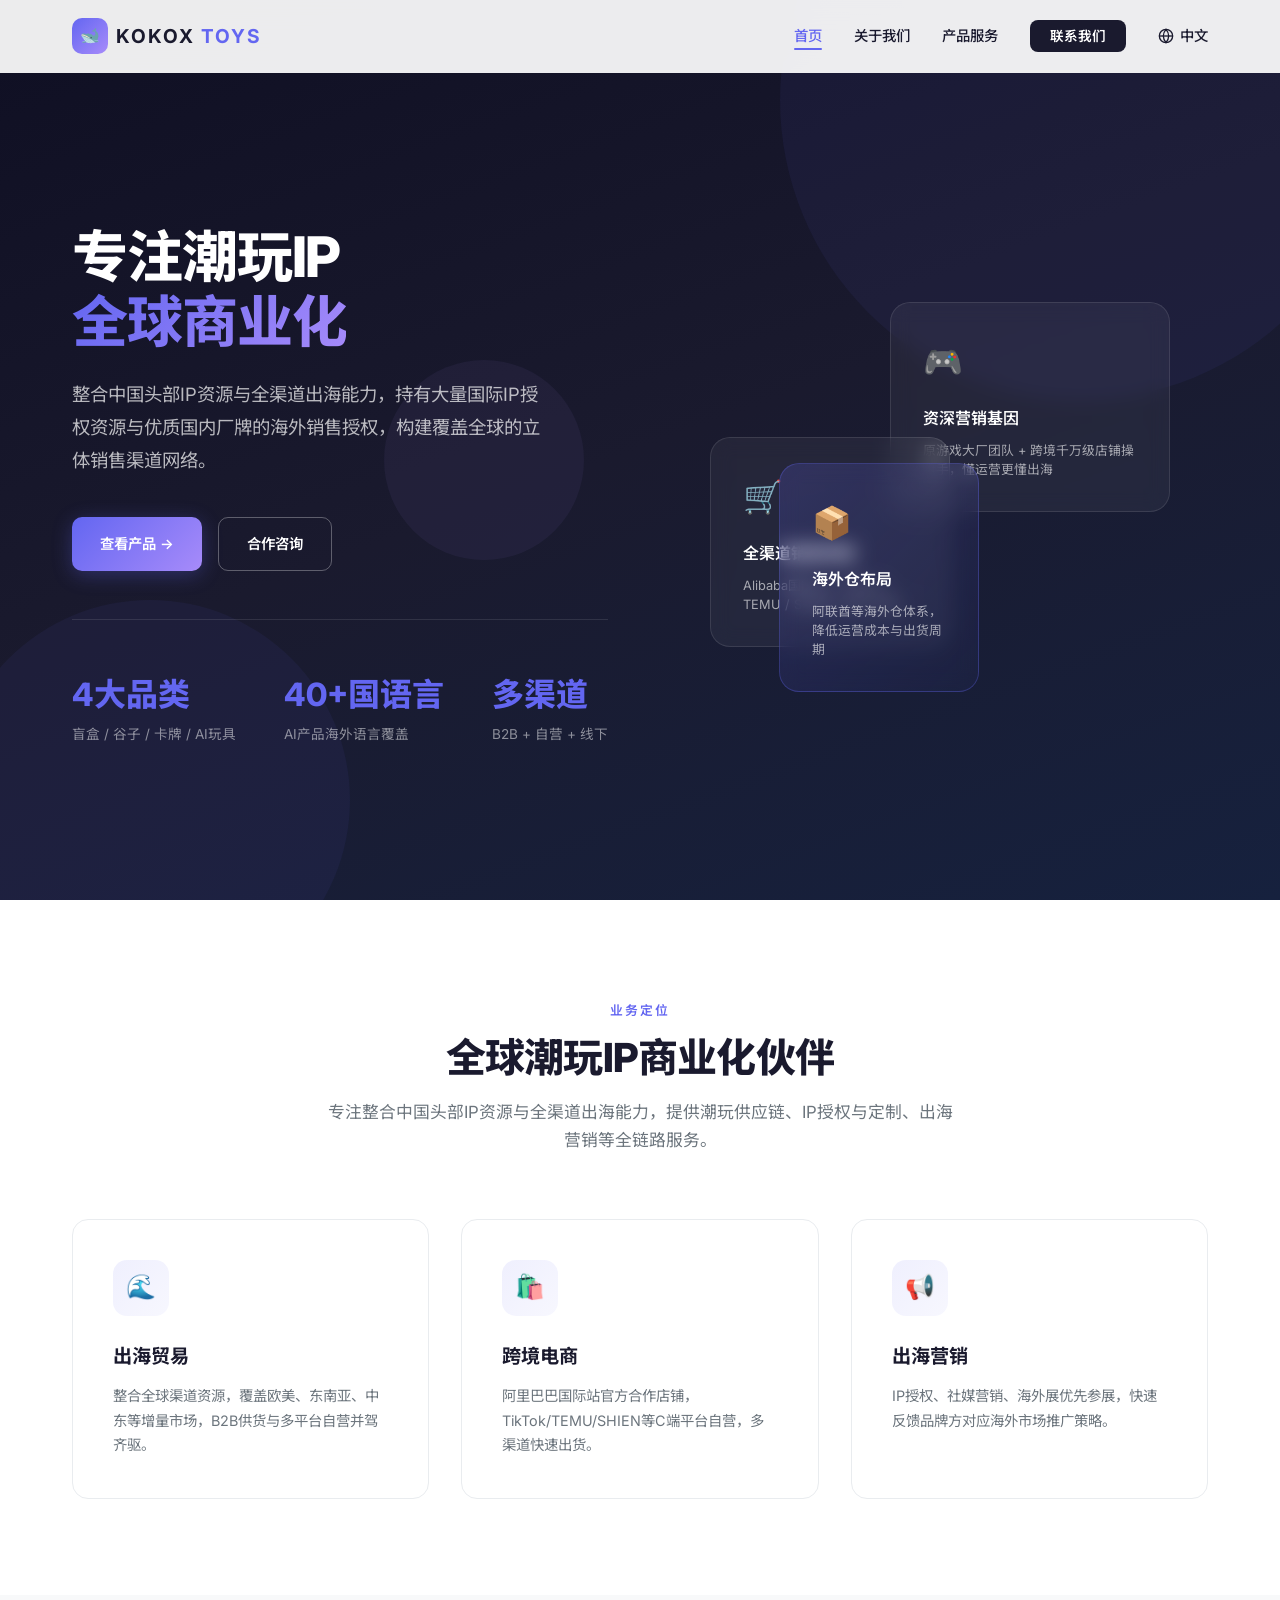
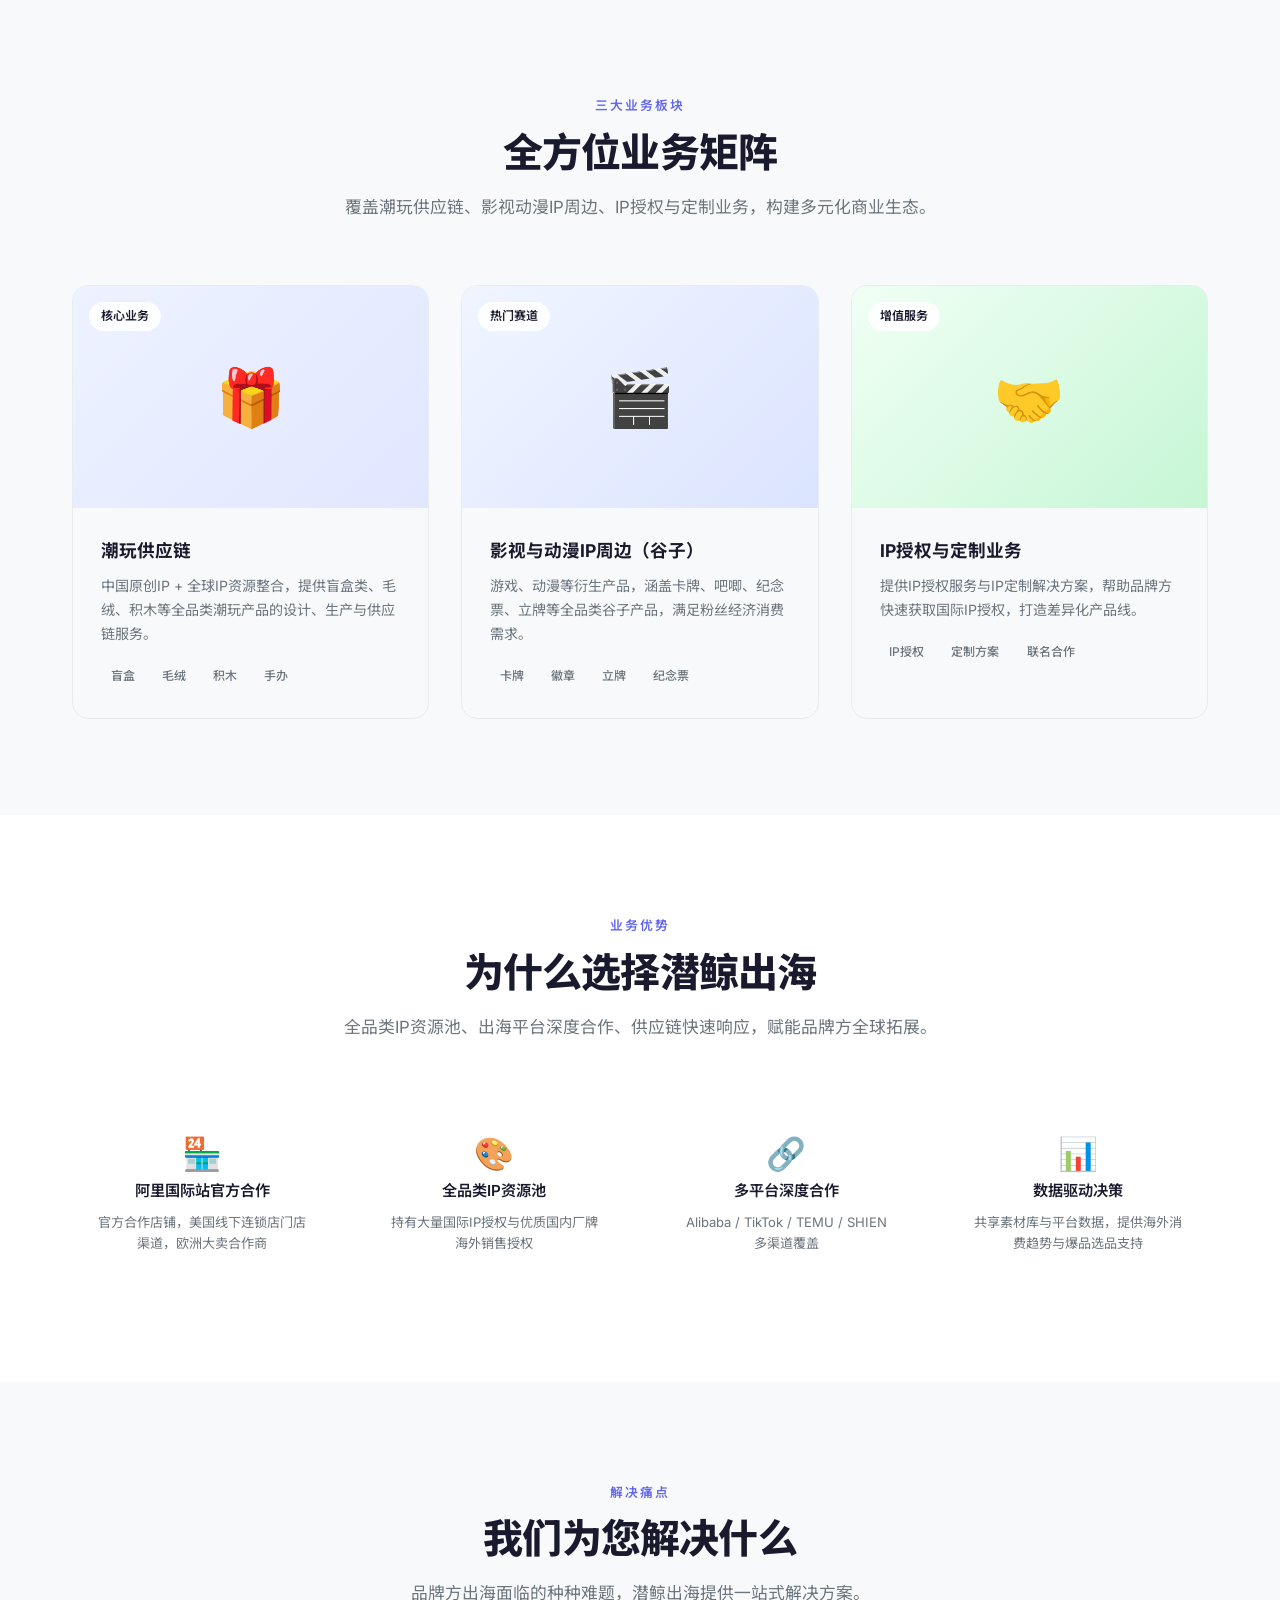
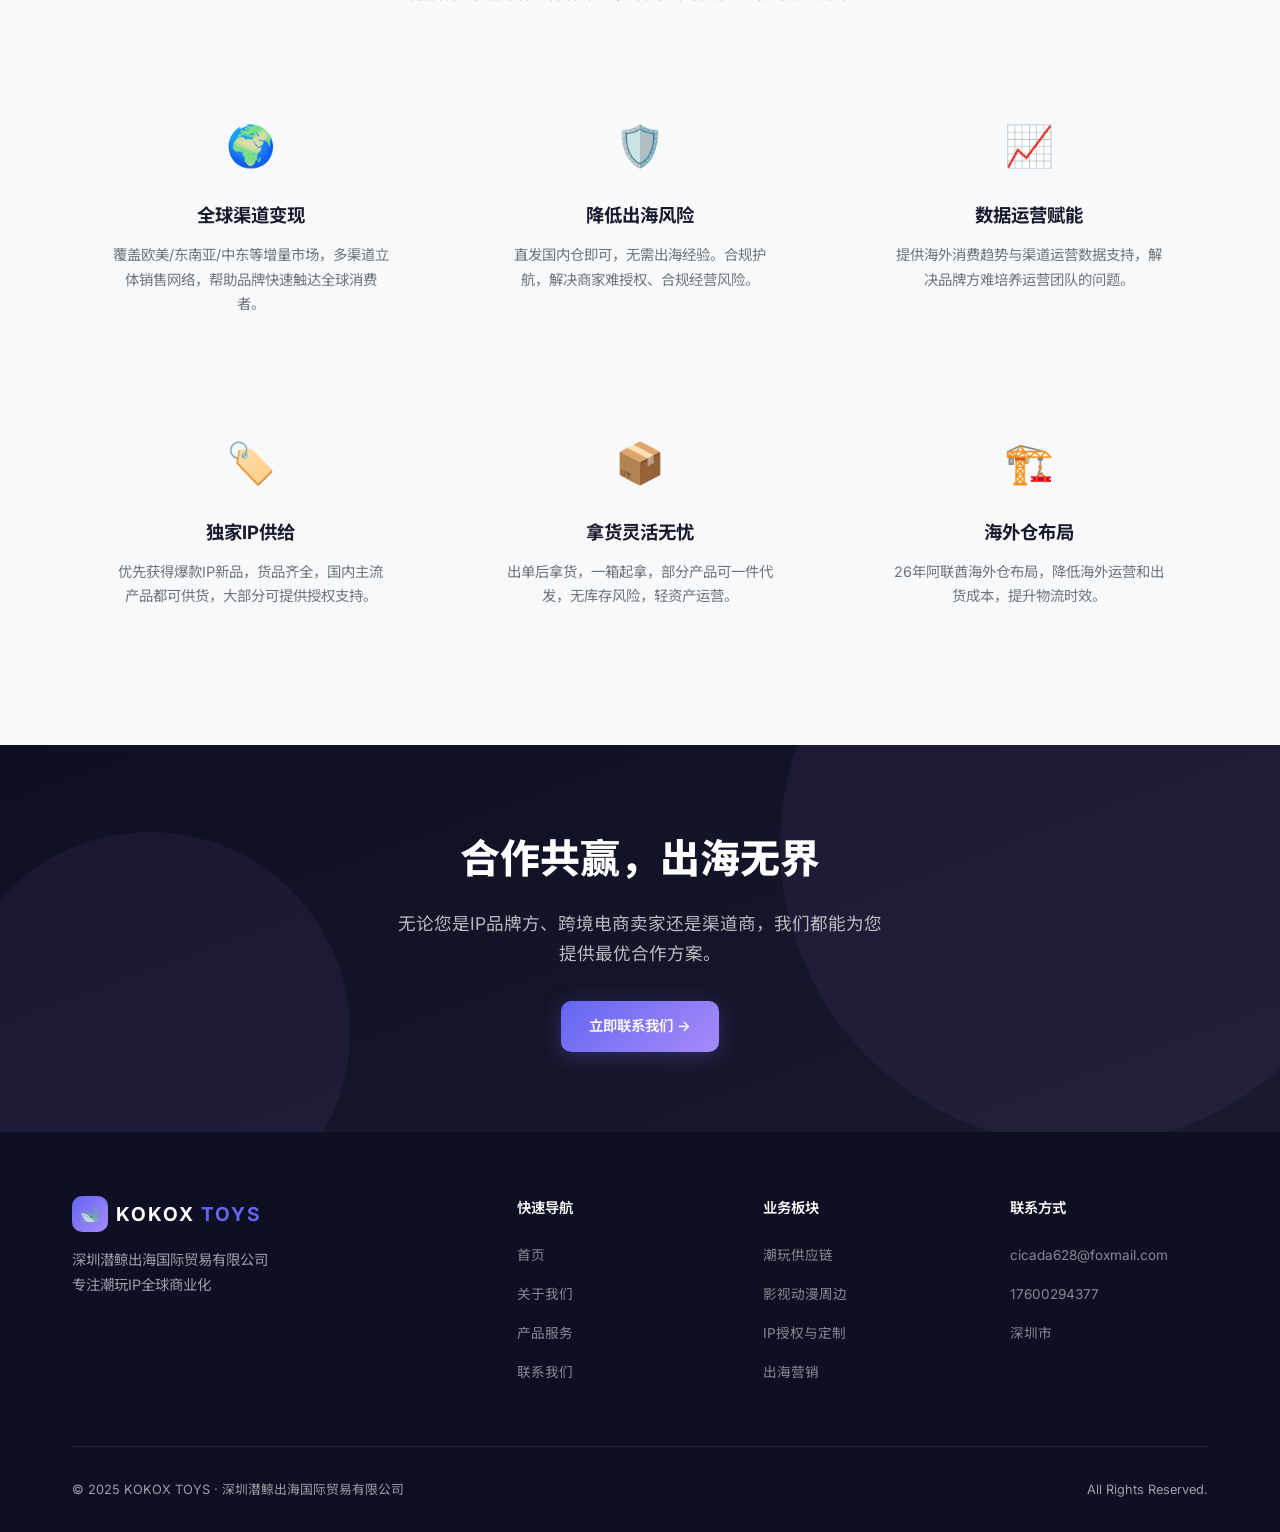
==== commit 473e08ca: "feat: add work email cicada628@foxmail.com to contact info and footer" ====
--- a/index.html
+++ b/index.html
@@ -304,8 +304,8 @@
         <div class="footer-col">
           <h4 data-i18n="footer_contact">联系方式</h4>
           <ul>
-            <li><a href="contact.html">Amiee.W</a></li>
-            <li><a href="contact.html">17600294377</a></li>
+            <li><a href="mailto:cicada628@foxmail.com">cicada628@foxmail.com</a></li>
+            <li><a href="tel:17600294377">17600294377</a></li>
             <li><a href="contact.html" data-i18n="footer_city">深圳市</a></li>
           </ul>
         </div>
--- a/styles.css
+++ b/styles.css
@@ -79,8 +79,8 @@
 
 :root {
   --primary: #1a1a2e;
-  --accent: #e94560;
-  --accent-light: #ff6b81;
+  --accent: #6366f1;
+  --accent-light: #a78bfa;
   --dark: #0f0f23;
   --light: #f8f9fa;
   --gray: #6c757d;
@@ -416,8 +416,8 @@
   width: 200px;
   top: 45%;
   left: 15%;
-  background: linear-gradient(135deg, rgba(233,69,96,0.2), rgba(233,69,96,0.05));
-  border-color: rgba(233,69,96,0.3);
+  background: linear-gradient(135deg, rgba(99,102,241,0.2), rgba(99,102,241,0.05));
+  border-color: rgba(99,102,241,0.3);
   animation: cardFloat 8s ease-in-out infinite 4s;
 }
 
@@ -463,12 +463,12 @@
 .btn-primary {
   background: linear-gradient(135deg, var(--accent), var(--accent-light));
   color: var(--white);
-  box-shadow: 0 4px 20px rgba(233,69,96,0.3);
+  box-shadow: 0 4px 20px rgba(99,102,241,0.3);
 }
 
 .btn-primary:hover {
   transform: translateY(-2px);
-  box-shadow: 0 6px 28px rgba(233,69,96,0.4);
+  box-shadow: 0 6px 28px rgba(99,102,241,0.4);
 }
 
 .btn-outline {
@@ -577,7 +577,7 @@
 .service-icon {
   width: 56px;
   height: 56px;
-  background: linear-gradient(135deg, rgba(233,69,96,0.1), rgba(233,69,96,0.05));
+  background: linear-gradient(135deg, rgba(99,102,241,0.1), rgba(99,102,241,0.05));
   border-radius: 14px;
   display: flex;
   align-items: center;
@@ -826,7 +826,7 @@
   content: '';
   position: absolute;
   inset: 0;
-  background: linear-gradient(135deg, rgba(233,69,96,0.1), rgba(26,26,46,0.05));
+  background: linear-gradient(135deg, rgba(99,102,241,0.1), rgba(26,26,46,0.05));
 }
 
 /* ===== Timeline ===== */
@@ -954,12 +954,12 @@
   position: relative;
 }
 
-.product-image.p1 { background: linear-gradient(135deg, #fff5f5, #ffe0e0); }
+.product-image.p1 { background: linear-gradient(135deg, #eef2ff, #e0e7ff); }
 .product-image.p2 { background: linear-gradient(135deg, #f0f5ff, #dbe4ff); }
 .product-image.p3 { background: linear-gradient(135deg, #f0fff4, #c6f6d5); }
 .product-image.p4 { background: linear-gradient(135deg, #fffff0, #fefcbf); }
 .product-image.p5 { background: linear-gradient(135deg, #faf5ff, #e9d8fd); }
-.product-image.p6 { background: linear-gradient(135deg, #fff5f7, #fed7e2); }
+.product-image.p6 { background: linear-gradient(135deg, #f5f3ff, #ede9fe); }
 
 .product-tag {
   position: absolute;
@@ -1151,7 +1151,7 @@
 .form-group textarea:focus,
 .form-group select:focus {
   border-color: var(--accent);
-  box-shadow: 0 0 0 3px rgba(233,69,96,0.1);
+  box-shadow: 0 0 0 3px rgba(99,102,241,0.1);
 }
 
 .form-group textarea {
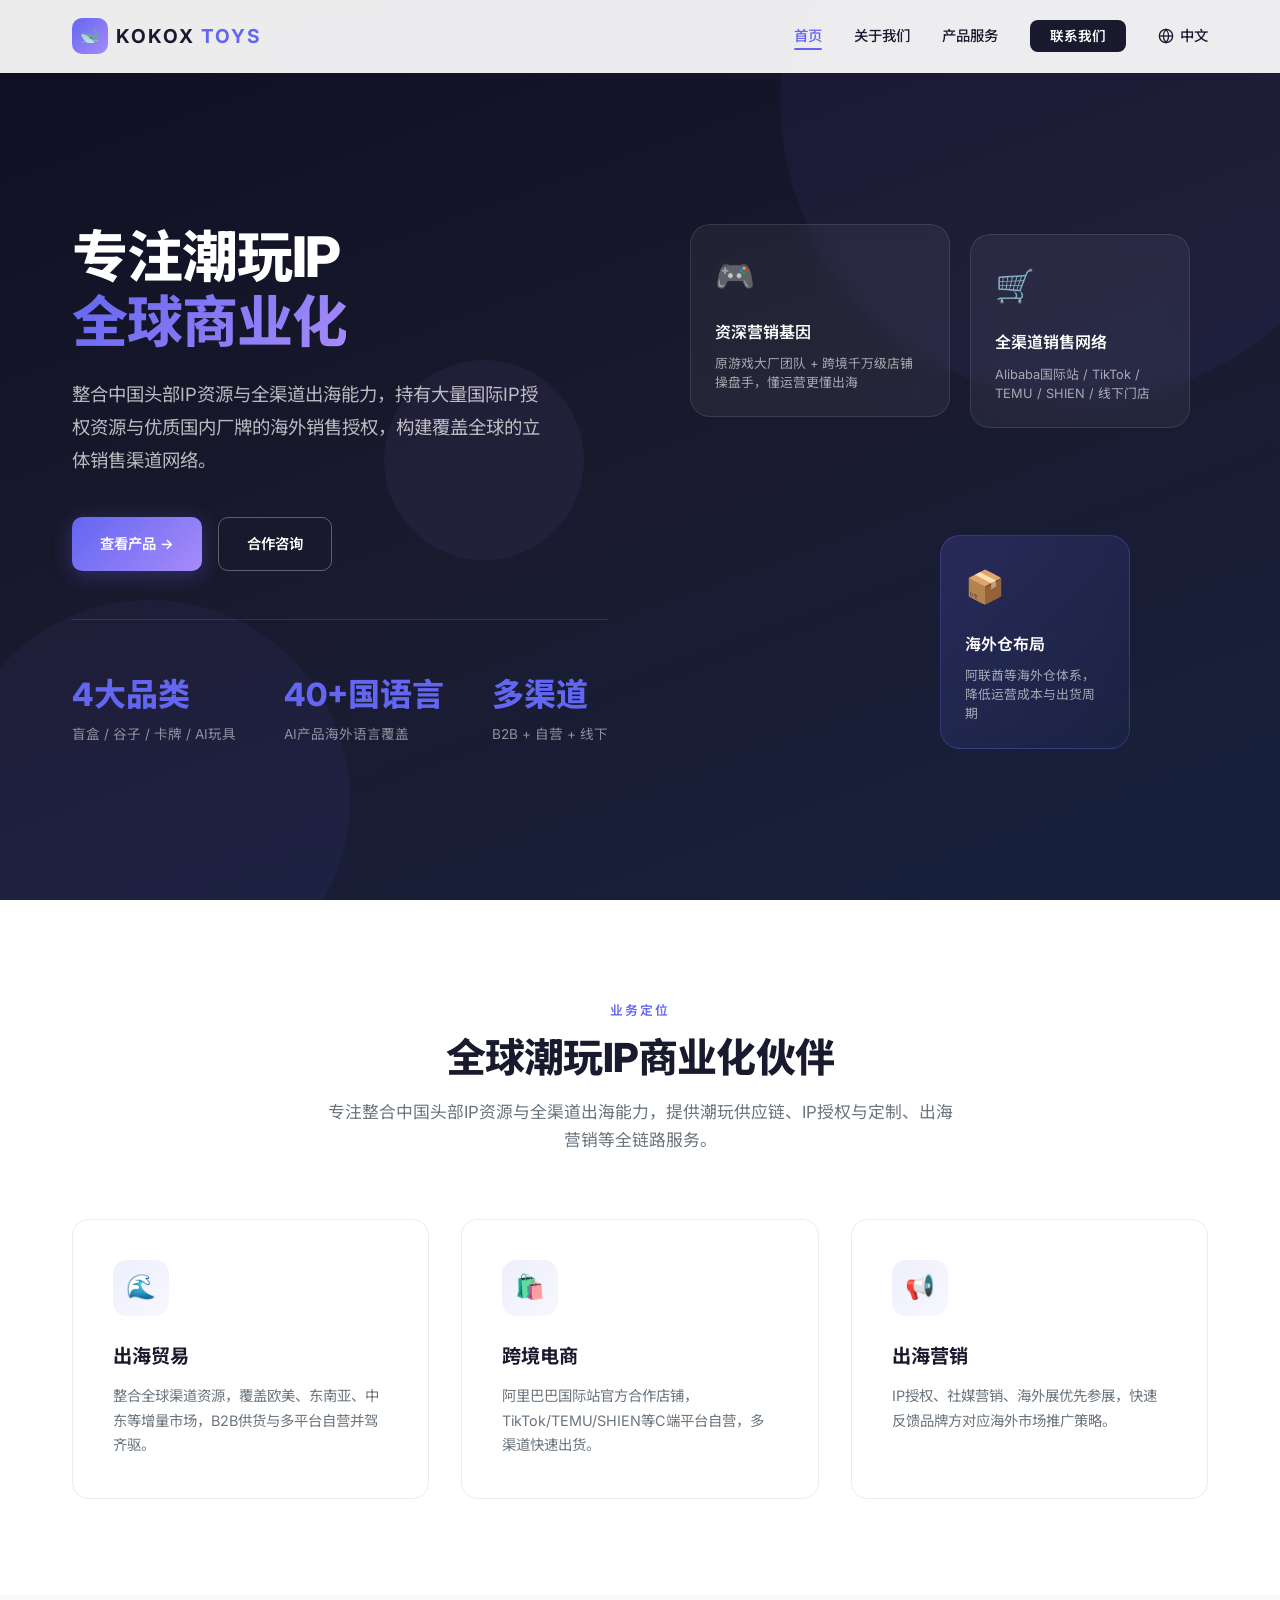
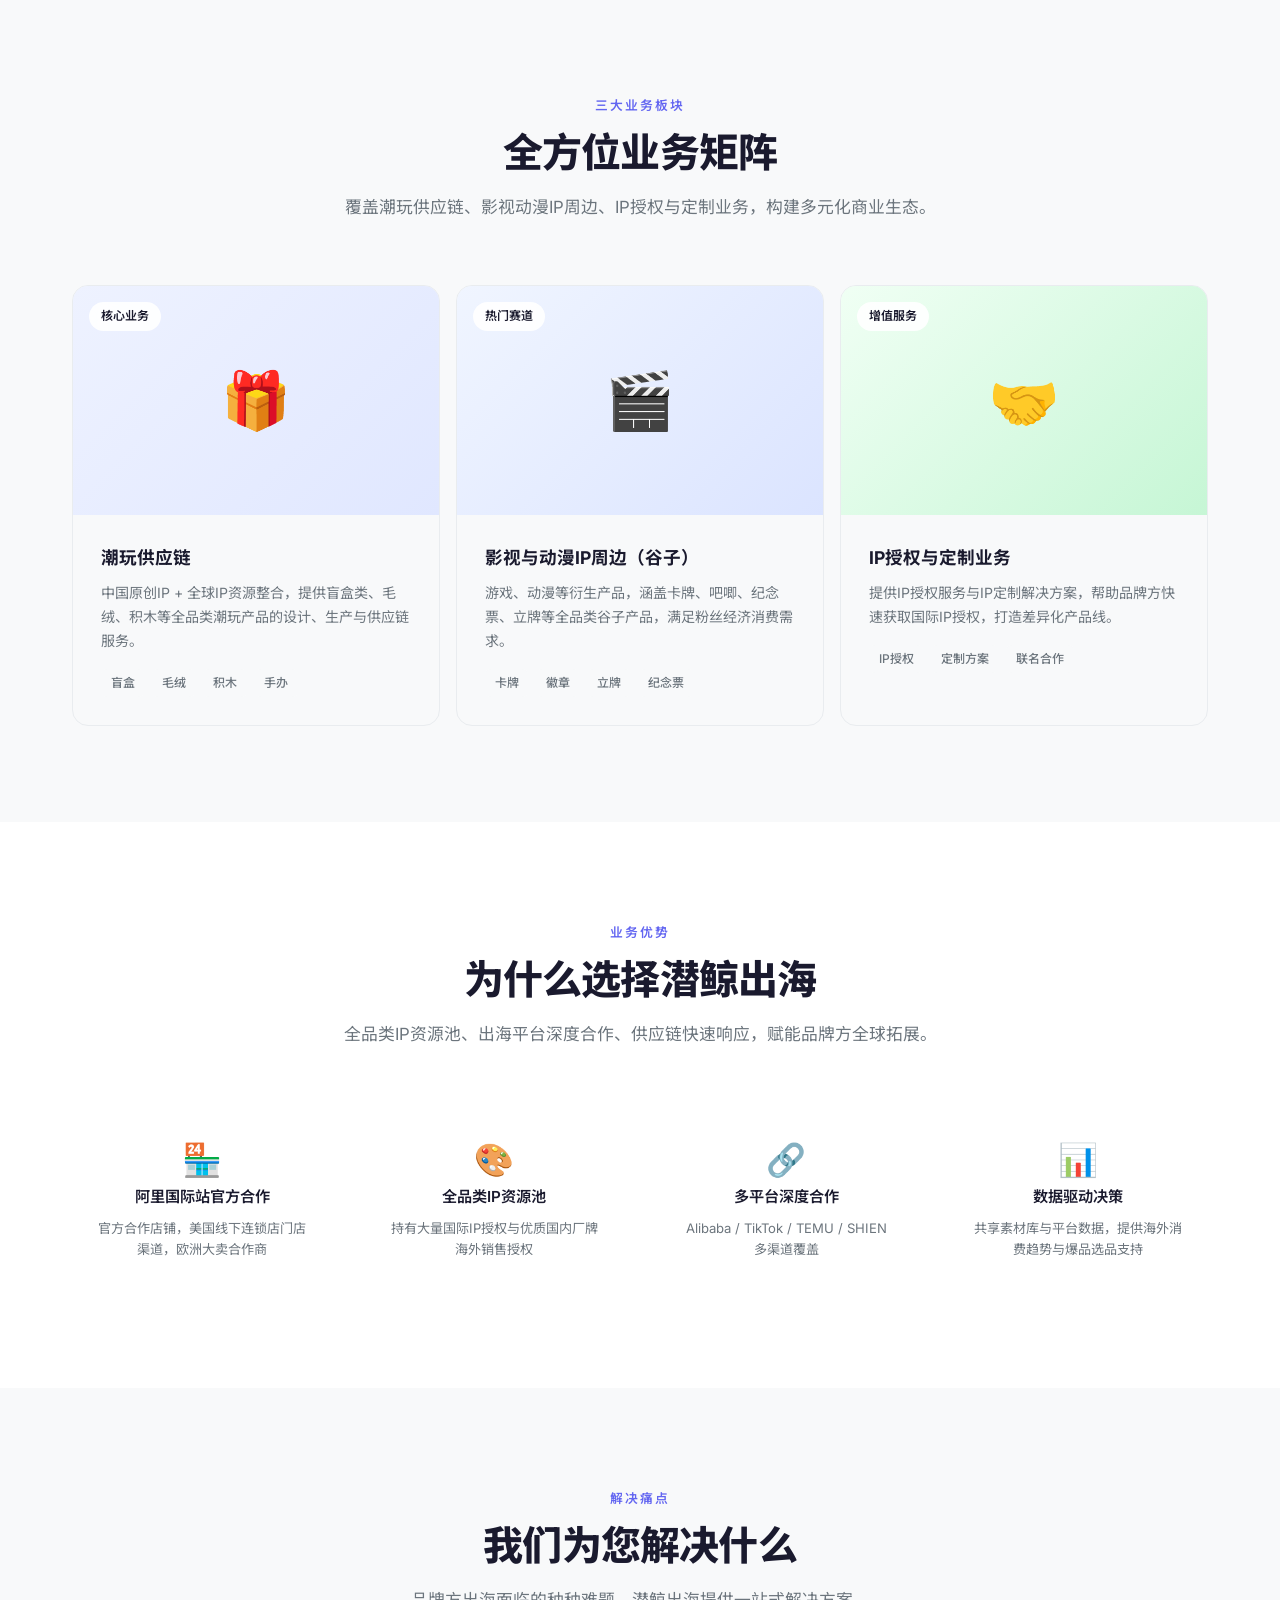
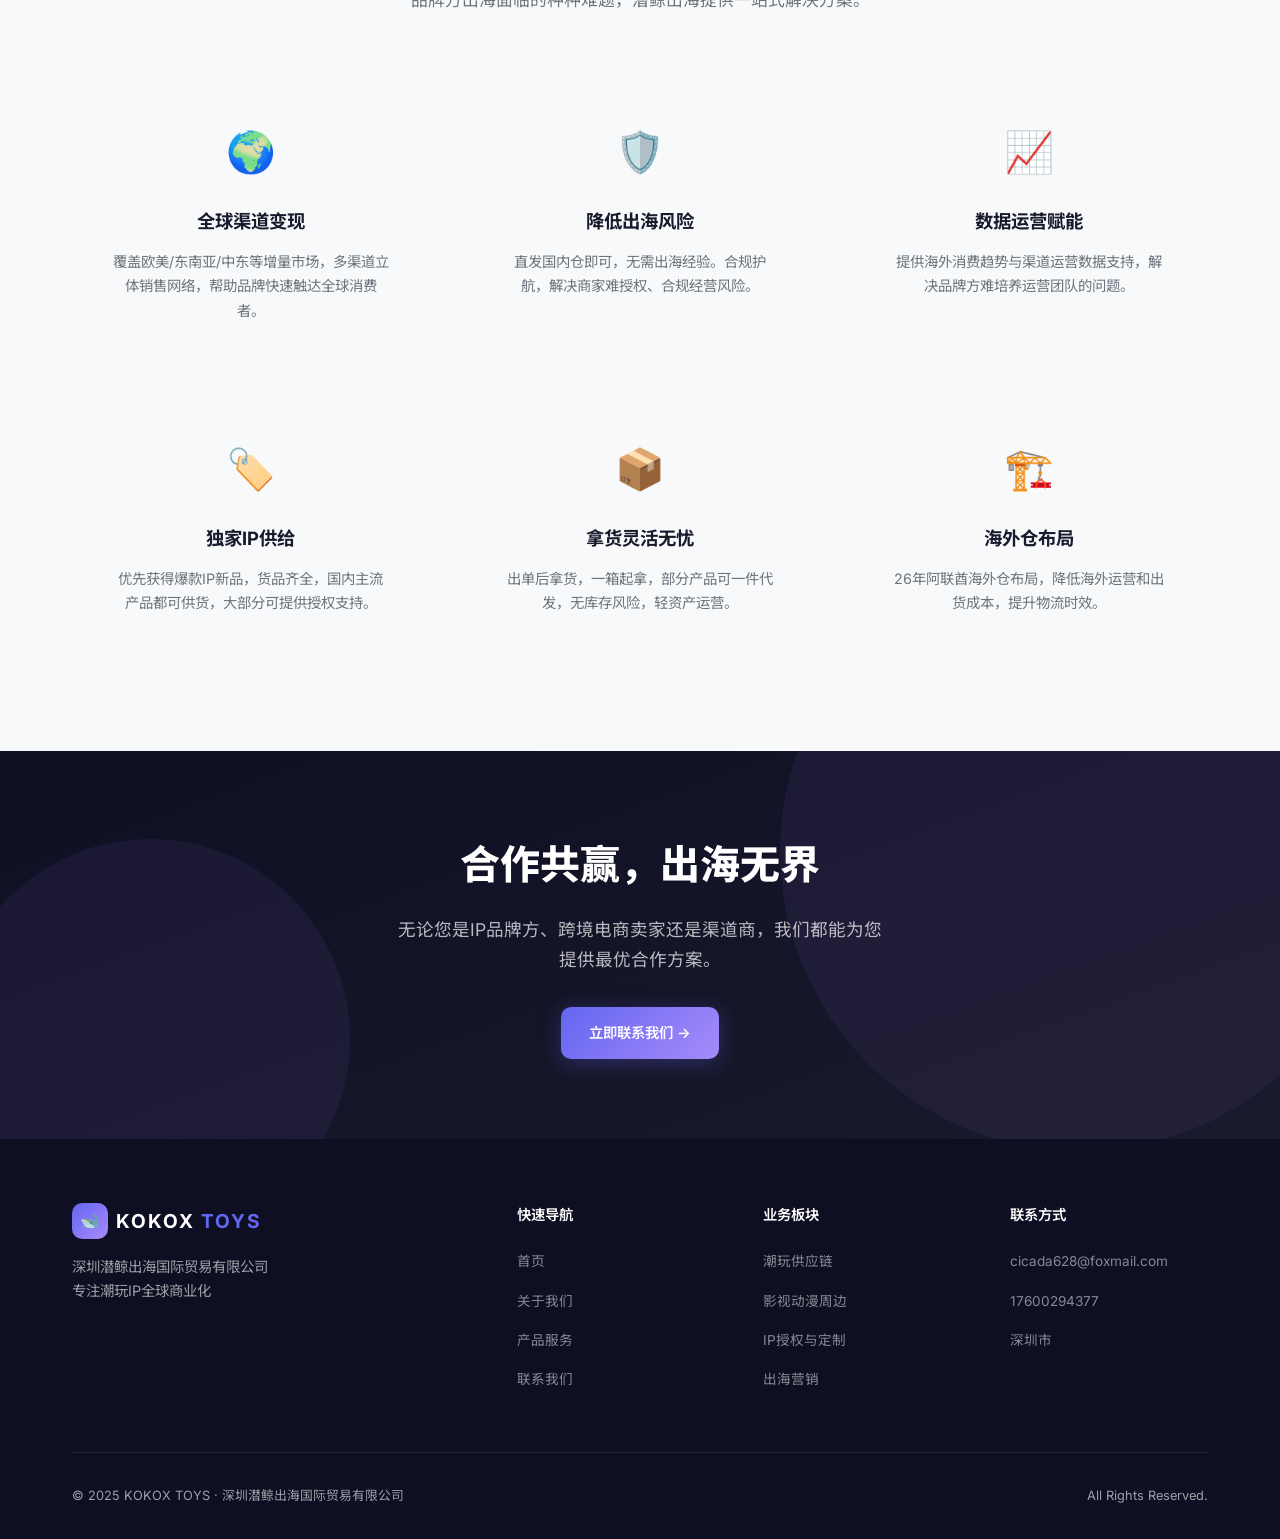
==== commit aacef756: "feat: horizontal scroll for business matrix on mobile" ====
--- a/index.html
+++ b/index.html
@@ -129,7 +129,8 @@
         <h2 data-i18n="sec_pillars_title">全方位业务矩阵</h2>
         <p data-i18n="sec_pillars_desc">覆盖潮玩供应链、影视动漫IP周边、IP授权与定制业务，构建多元化商业生态。</p>
       </div>
-      <div class="products-grid" style="grid-template-columns: repeat(3, 1fr);">
+      <div class="scroll-container">
+        <div class="products-grid" style="grid-template-columns: repeat(3, 1fr);">
         <div class="product-card">
           <div class="product-image p1">
             🎁
@@ -177,6 +178,7 @@
             </div>
           </div>
         </div>
+      </div>
       </div>
     </div>
   </section>
--- a/styles.css
+++ b/styles.css
@@ -383,8 +383,8 @@
 .hero-card-stack {
   position: relative;
   width: 100%;
-  max-width: 460px;
-  aspect-ratio: 1;
+  max-width: 500px;
+  aspect-ratio: 1/1.05;
 }
 
 .hero-card {
@@ -393,32 +393,46 @@
   backdrop-filter: blur(10px);
   border: 1px solid rgba(255,255,255,0.1);
   border-radius: 20px;
-  padding: 2rem;
+  padding: 1.5rem;
   color: white;
   transition: var(--transition);
 }
 
 .hero-card:nth-child(1) {
-  width: 280px;
-  top: 10%;
+  width: 260px;
+  top: 0%;
+  left: 0;
+  animation: cardFloat 8s ease-in-out infinite;
+}
+
+.hero-card:nth-child(2) {
+  width: 220px;
+  top: 2%;
   right: 0;
-  animation: cardFloat 8s ease-in-out infinite;
-}
-
-.hero-card:nth-child(2) {
-  width: 240px;
-  bottom: 15%;
-  left: 0;
   animation: cardFloat 8s ease-in-out infinite 2s;
 }
 
 .hero-card:nth-child(3) {
-  width: 200px;
-  top: 45%;
-  left: 15%;
+  width: 190px;
+  bottom: 0%;
+  left: 50%;
   background: linear-gradient(135deg, rgba(99,102,241,0.2), rgba(99,102,241,0.05));
   border-color: rgba(99,102,241,0.3);
-  animation: cardFloat 8s ease-in-out infinite 4s;
+  animation: cardFloat3 8s ease-in-out infinite 4s;
+}
+
+@keyframes cardFloat {
+  0%, 100% { transform: translateY(0) translateX(0); }
+  50% { transform: translateY(-15px) translateX(0); }
+}
+
+.hero-card:nth-child(3) {
+  animation: cardFloat3 8s ease-in-out infinite 4s;
+}
+
+@keyframes cardFloat3 {
+  0%, 100% { transform: translateY(0) translateX(-50%); }
+  50% { transform: translateY(-15px) translateX(-50%); }
 }
 
 @keyframes cardFloat {
@@ -1217,6 +1231,56 @@
   font-size: 0.9rem;
   color: var(--gray);
   line-height: 1.7;
+}
+
+/* ===== Horizontal Scroll Wrapper ===== */
+.scroll-container {
+  overflow-x: auto;
+  -webkit-overflow-scrolling: touch;
+  scroll-snap-type: x mandatory;
+  scrollbar-width: thin;
+  scrollbar-color: var(--accent) var(--border);
+}
+
+.scroll-container::-webkit-scrollbar {
+  height: 4px;
+}
+
+.scroll-container::-webkit-scrollbar-track {
+  background: var(--border);
+  border-radius: 2px;
+}
+
+.scroll-container::-webkit-scrollbar-thumb {
+  background: var(--accent);
+  border-radius: 2px;
+}
+
+.scroll-container .products-grid {
+  display: flex;
+  flex-wrap: nowrap;
+  gap: 1rem;
+}
+
+.scroll-container .products-grid .product-card {
+  flex: 0 0 85vw;
+  max-width: 340px;
+  scroll-snap-align: start;
+}
+
+/* 桌面端恢复正常 grid 布局 */
+@media (min-width: 769px) {
+  .scroll-container {
+    overflow-x: visible;
+  }
+  .scroll-container .products-grid {
+    display: grid;
+    flex-wrap: unset;
+  }
+  .scroll-container .products-grid .product-card {
+    flex: unset;
+    max-width: unset;
+  }
 }
 
 /* ===== Responsive ===== */
@@ -1314,8 +1378,20 @@
   }
   
   .services-grid,
-  .products-grid,
   .values-grid {
+    grid-template-columns: 1fr;
+  }
+  
+  /* 业务矩阵：移动端改为横向滑动 */
+  .scroll-container {
+    display: block;
+  }
+  
+  .scroll-container .products-grid {
+    display: flex;
+  }
+  
+  .products-grid:not(.scroll-container .products-grid) {
     grid-template-columns: 1fr;
   }
   
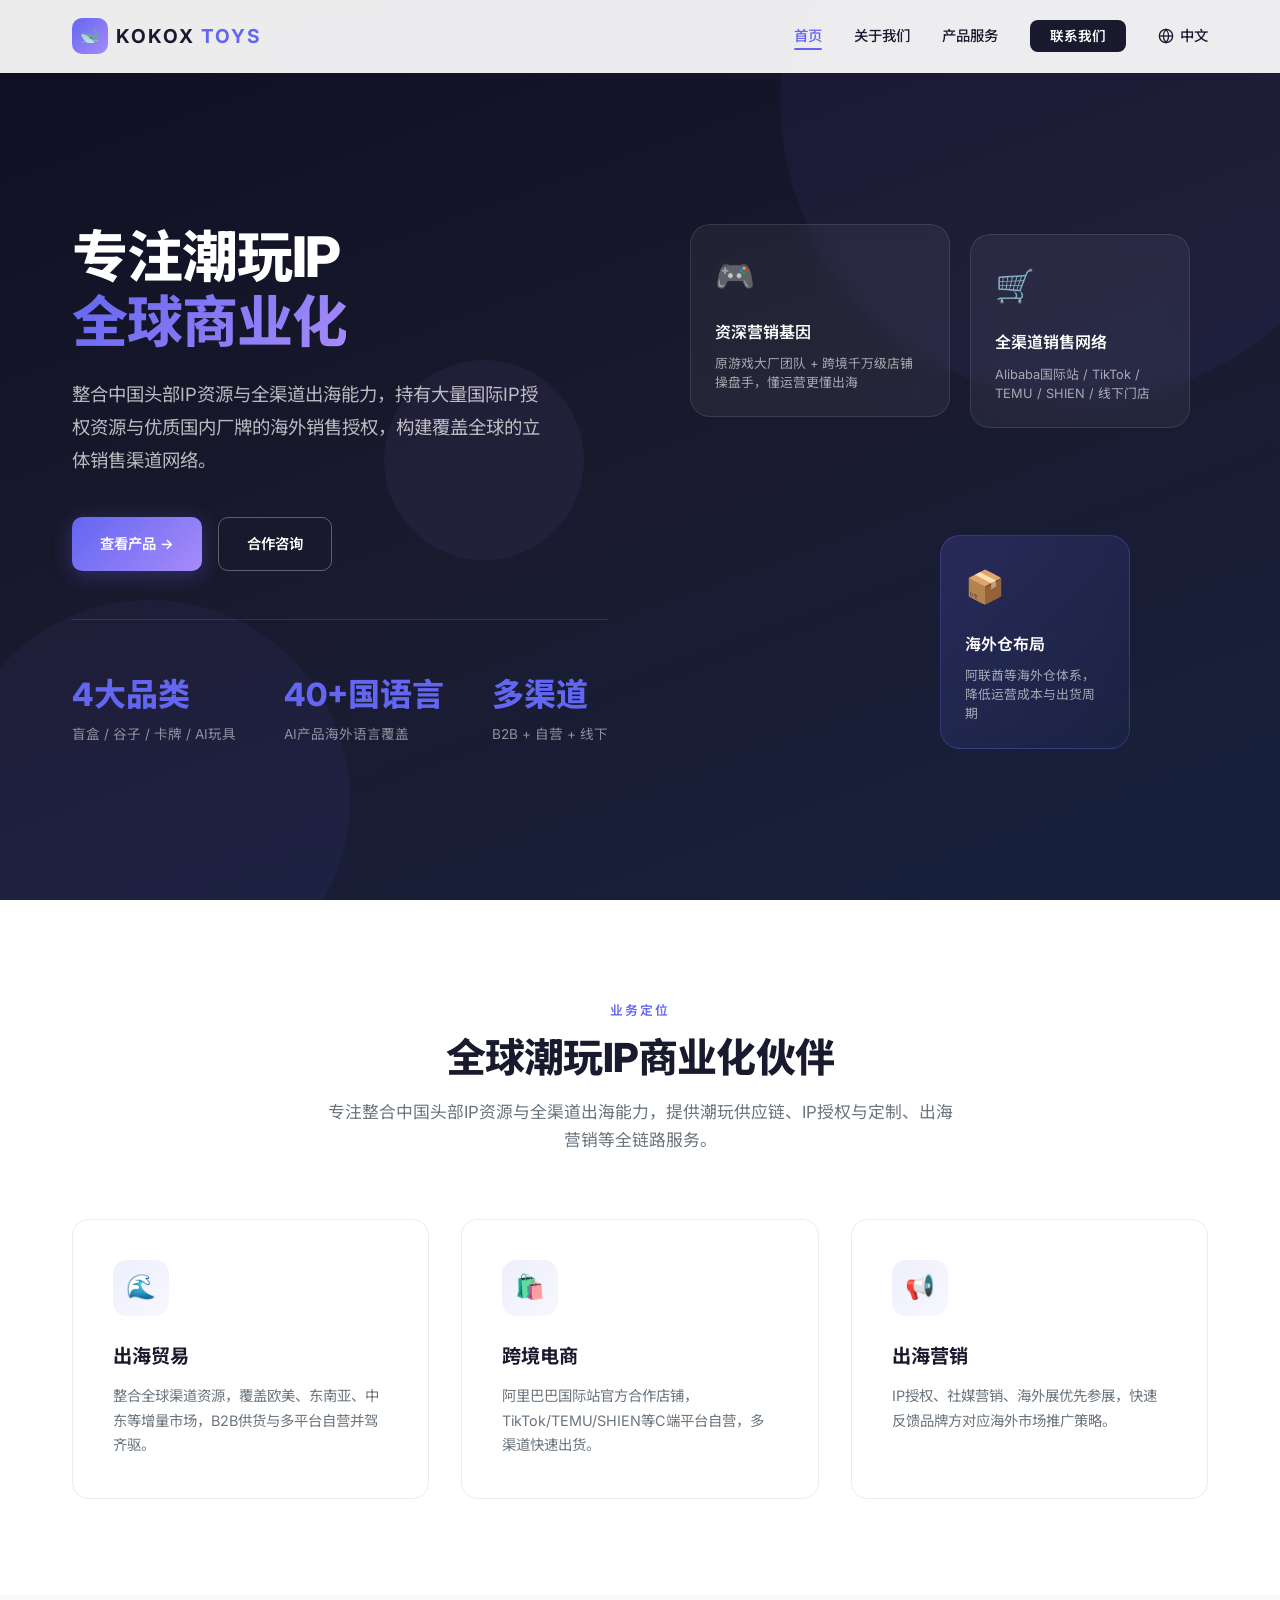
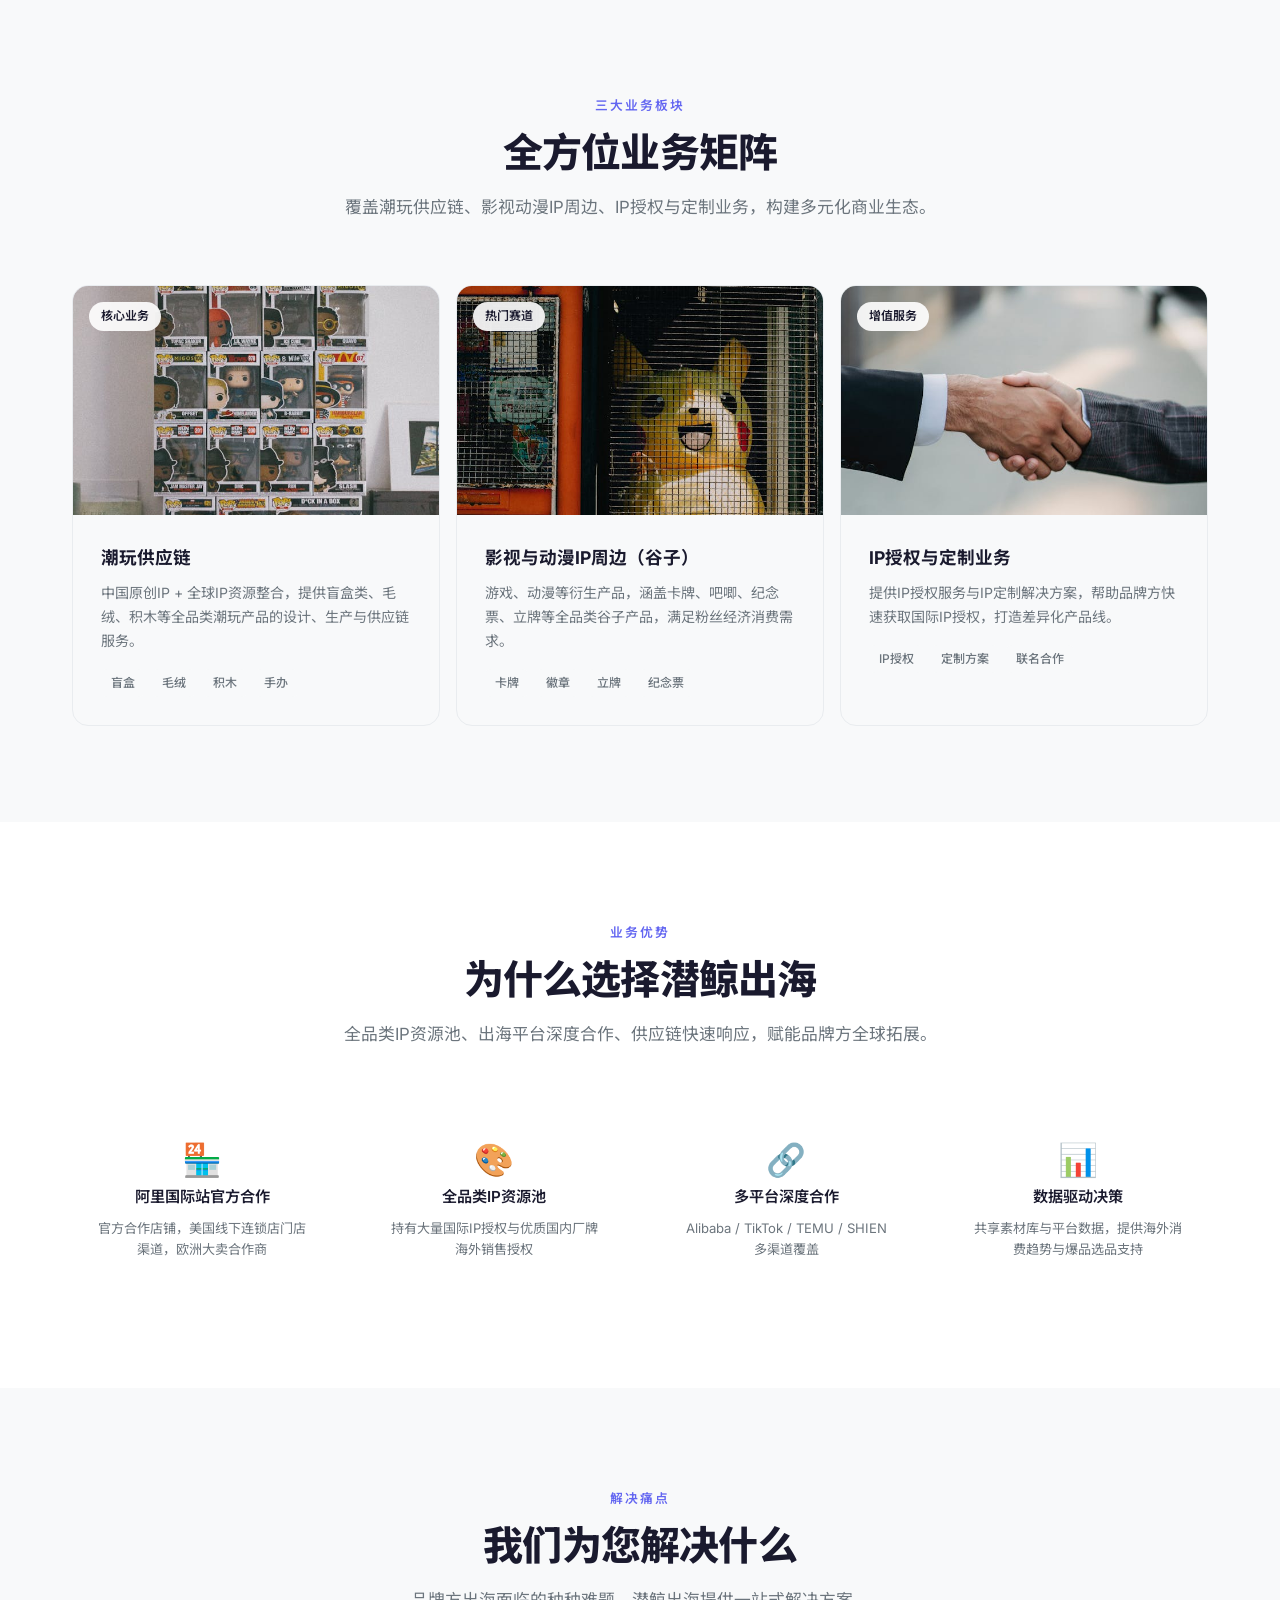
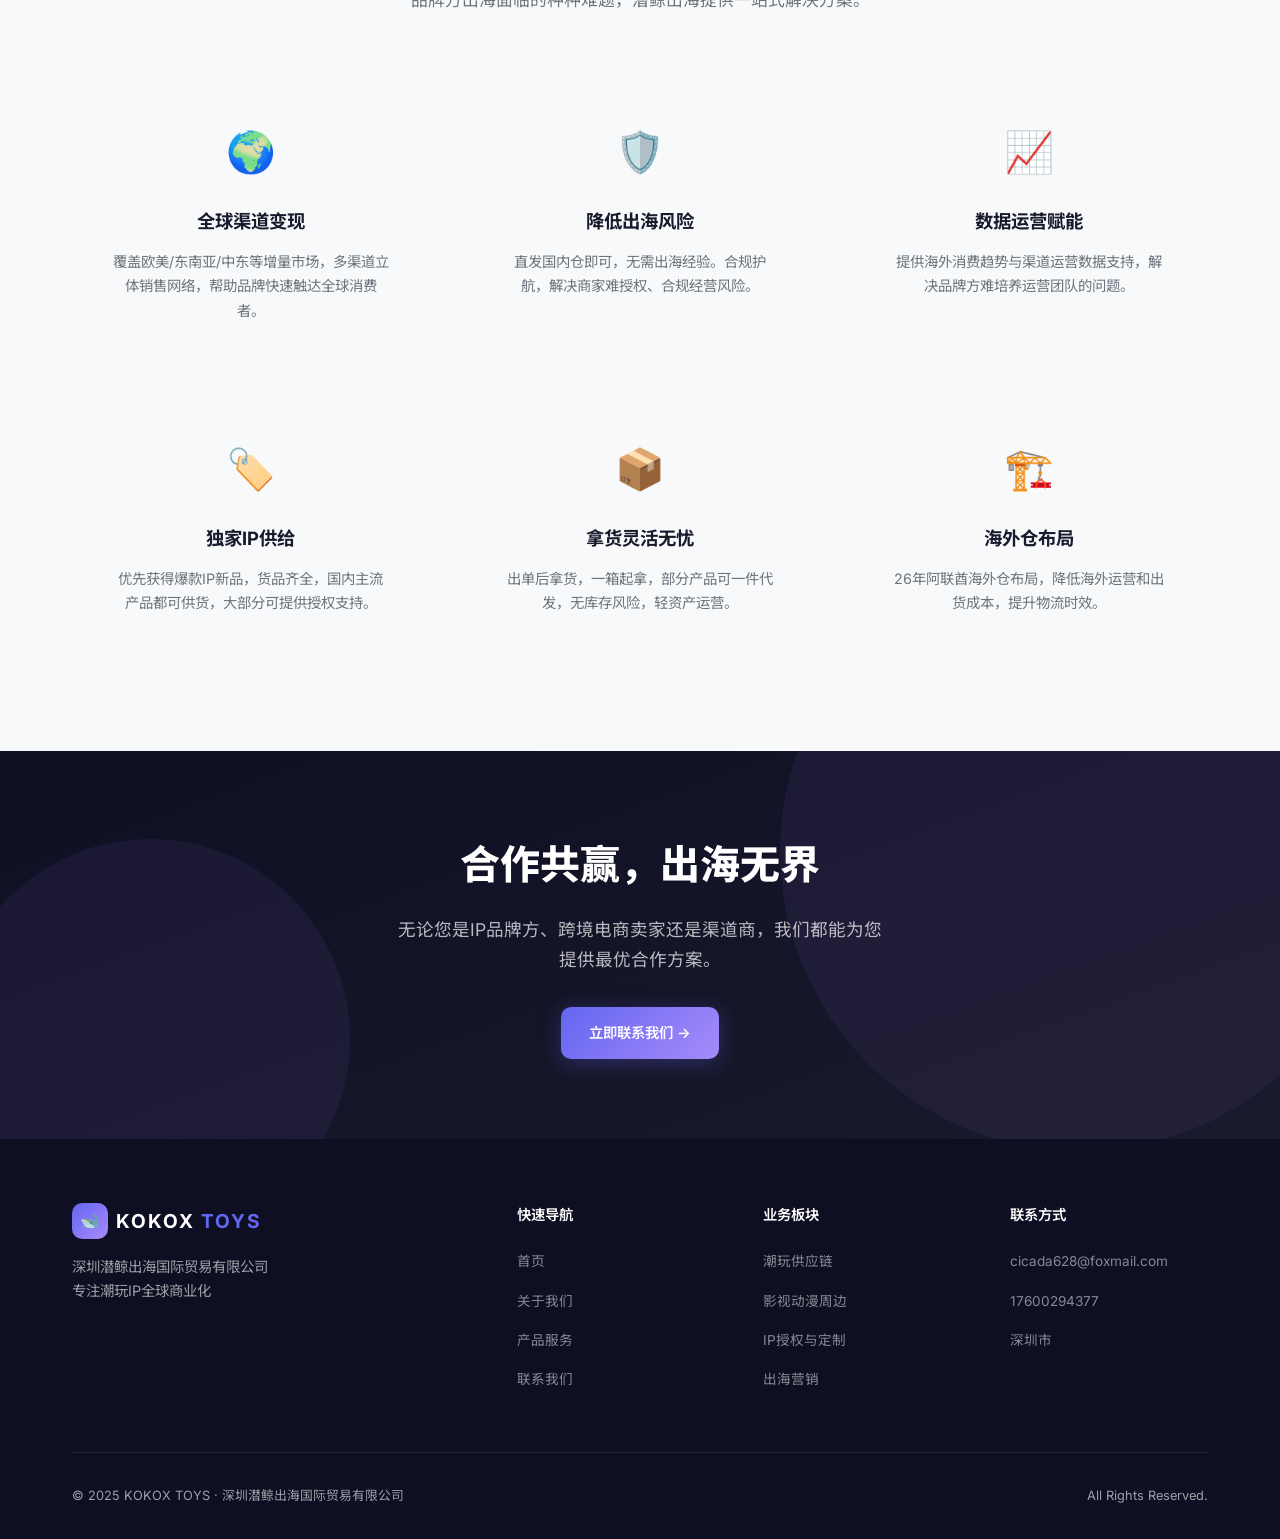
==== commit d9be8e89: "feat: replace emoji icons with real photos across all sections" ====
--- a/index.html
+++ b/index.html
@@ -133,7 +133,7 @@
         <div class="products-grid" style="grid-template-columns: repeat(3, 1fr);">
         <div class="product-card">
           <div class="product-image p1">
-            🎁
+            <img src="images/blind-box.jpg" alt="潮玩供应链" loading="lazy">
           <span class="product-tag" data-i18n="pillar1_tag">核心业务</span>
           </div>
           <div class="product-info">
@@ -149,7 +149,7 @@
         </div>
         <div class="product-card">
           <div class="product-image p2">
-            🎬
+            <img src="images/anime-merchandise.jpg" alt="影视动漫IP周边" loading="lazy">
           <span class="product-tag" data-i18n="pillar2_tag">热门赛道</span>
           </div>
           <div class="product-info">
@@ -165,7 +165,7 @@
         </div>
         <div class="product-card">
           <div class="product-image p3">
-            🤝
+            <img src="images/ip-licensing.jpg" alt="IP授权与定制业务" loading="lazy">
           <span class="product-tag" data-i18n="pillar3_tag">增值服务</span>
           </div>
           <div class="product-info">
--- a/styles.css
+++ b/styles.css
@@ -836,6 +836,14 @@
   overflow: hidden;
 }
 
+.about-image img {
+  width: 100%;
+  height: 100%;
+  object-fit: cover;
+  position: absolute;
+  inset: 0;
+}
+
 .about-image::before {
   content: '';
   position: absolute;
@@ -966,6 +974,15 @@
   justify-content: center;
   font-size: 3.5rem;
   position: relative;
+  overflow: hidden;
+}
+
+.product-image img {
+  width: 100%;
+  height: 100%;
+  object-fit: cover;
+  position: absolute;
+  inset: 0;
 }
 
 .product-image.p1 { background: linear-gradient(135deg, #eef2ff, #e0e7ff); }
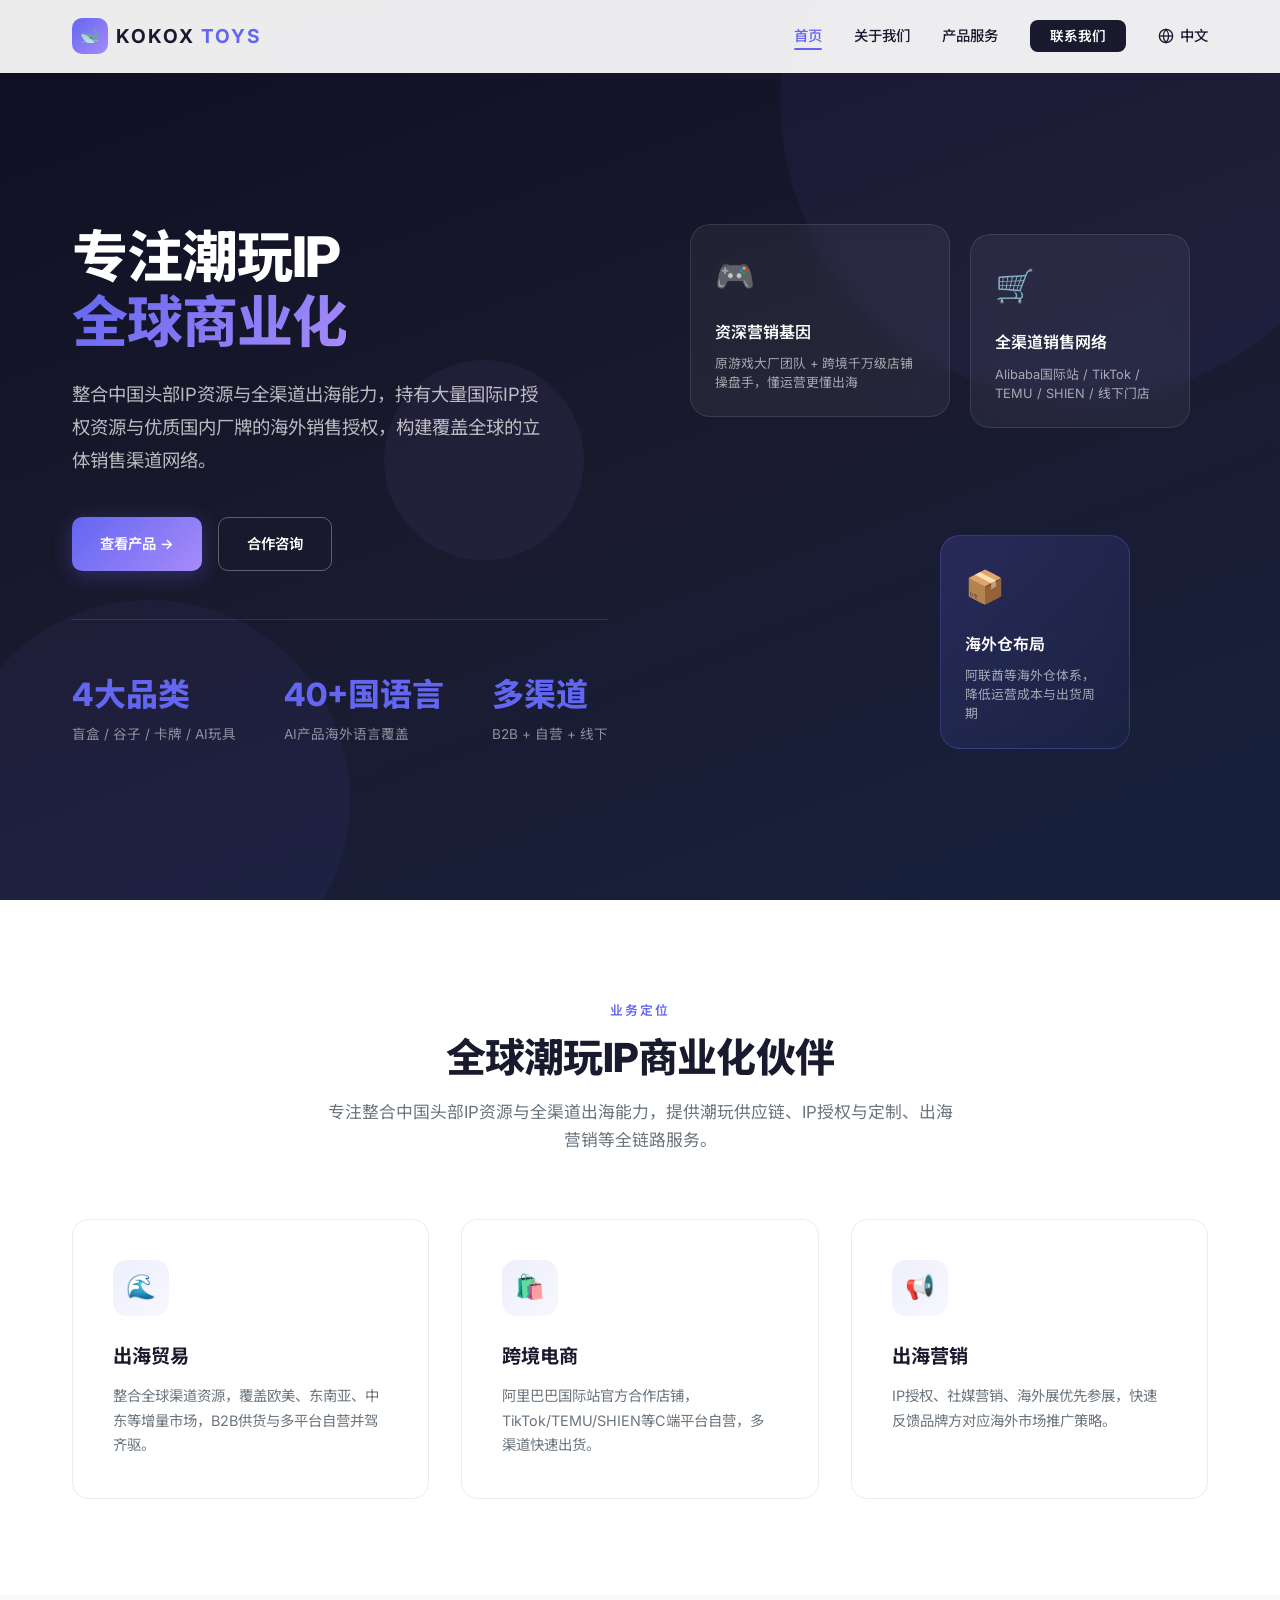
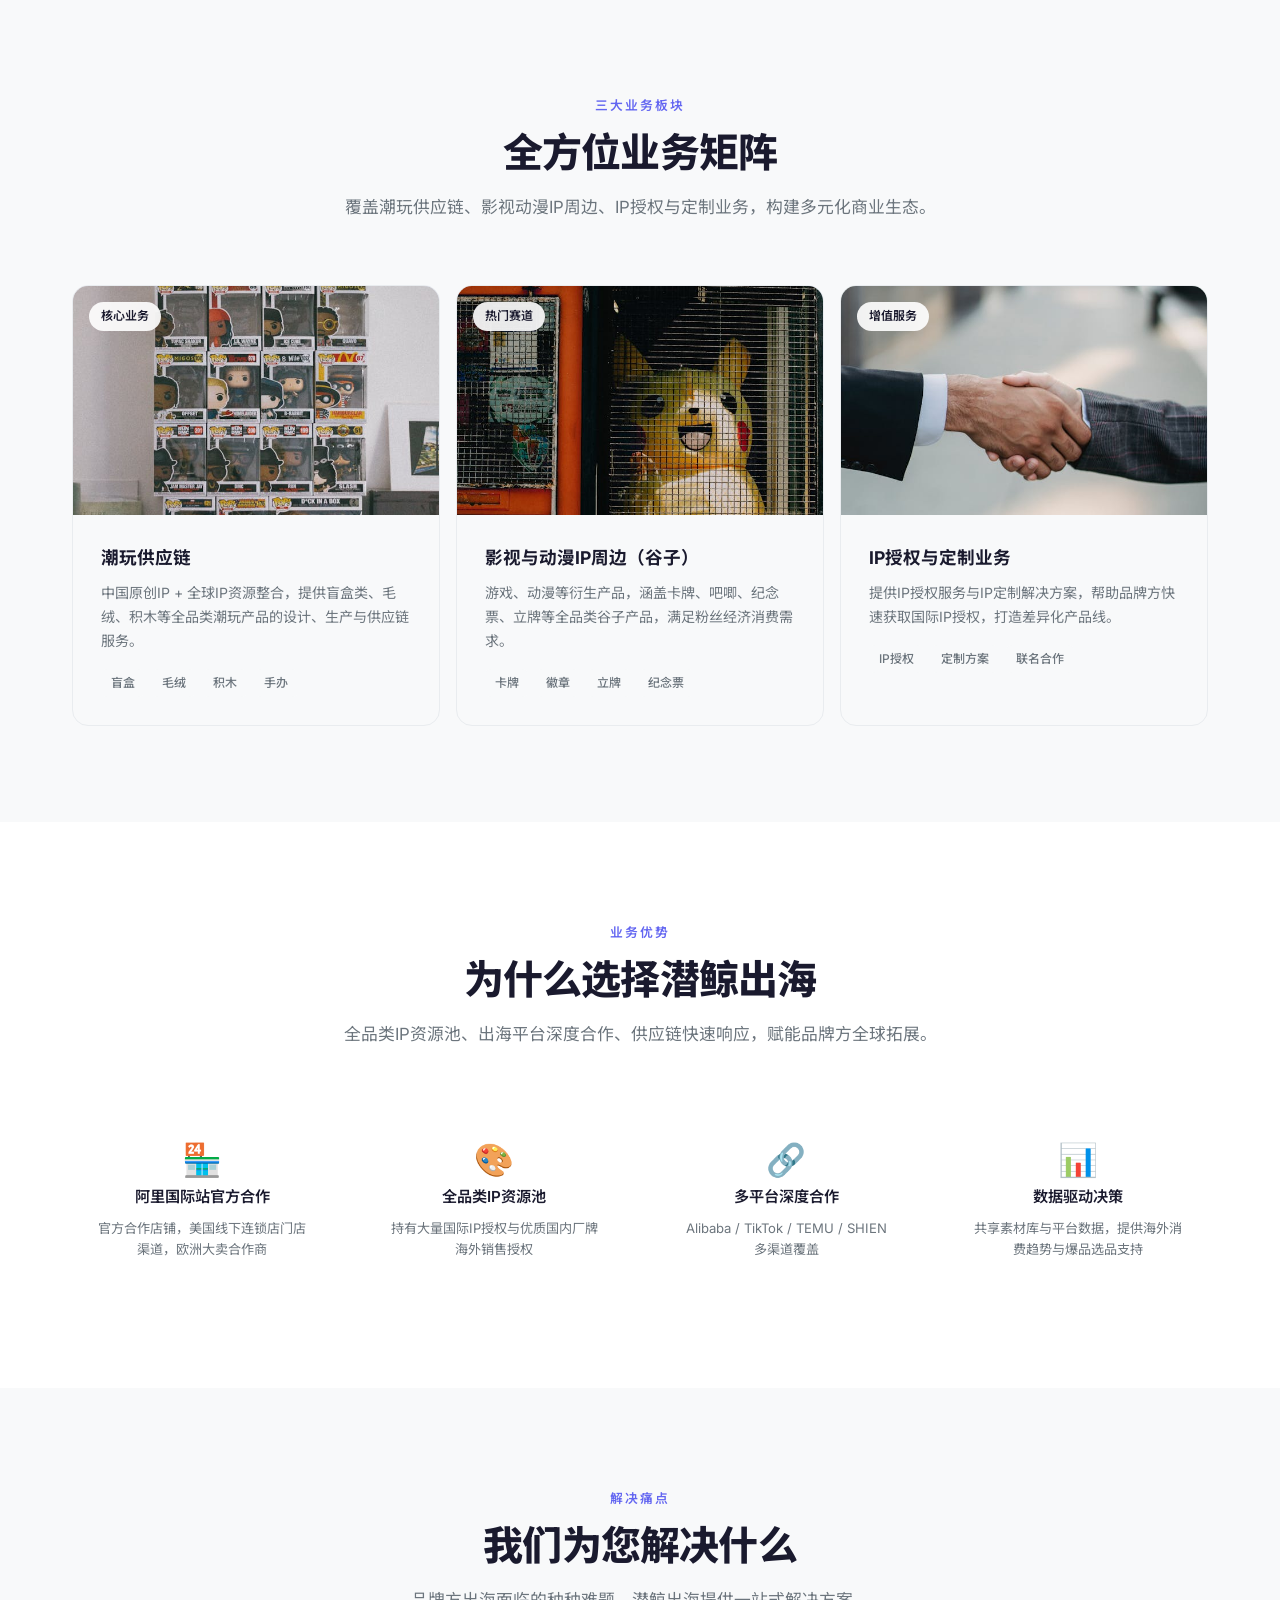
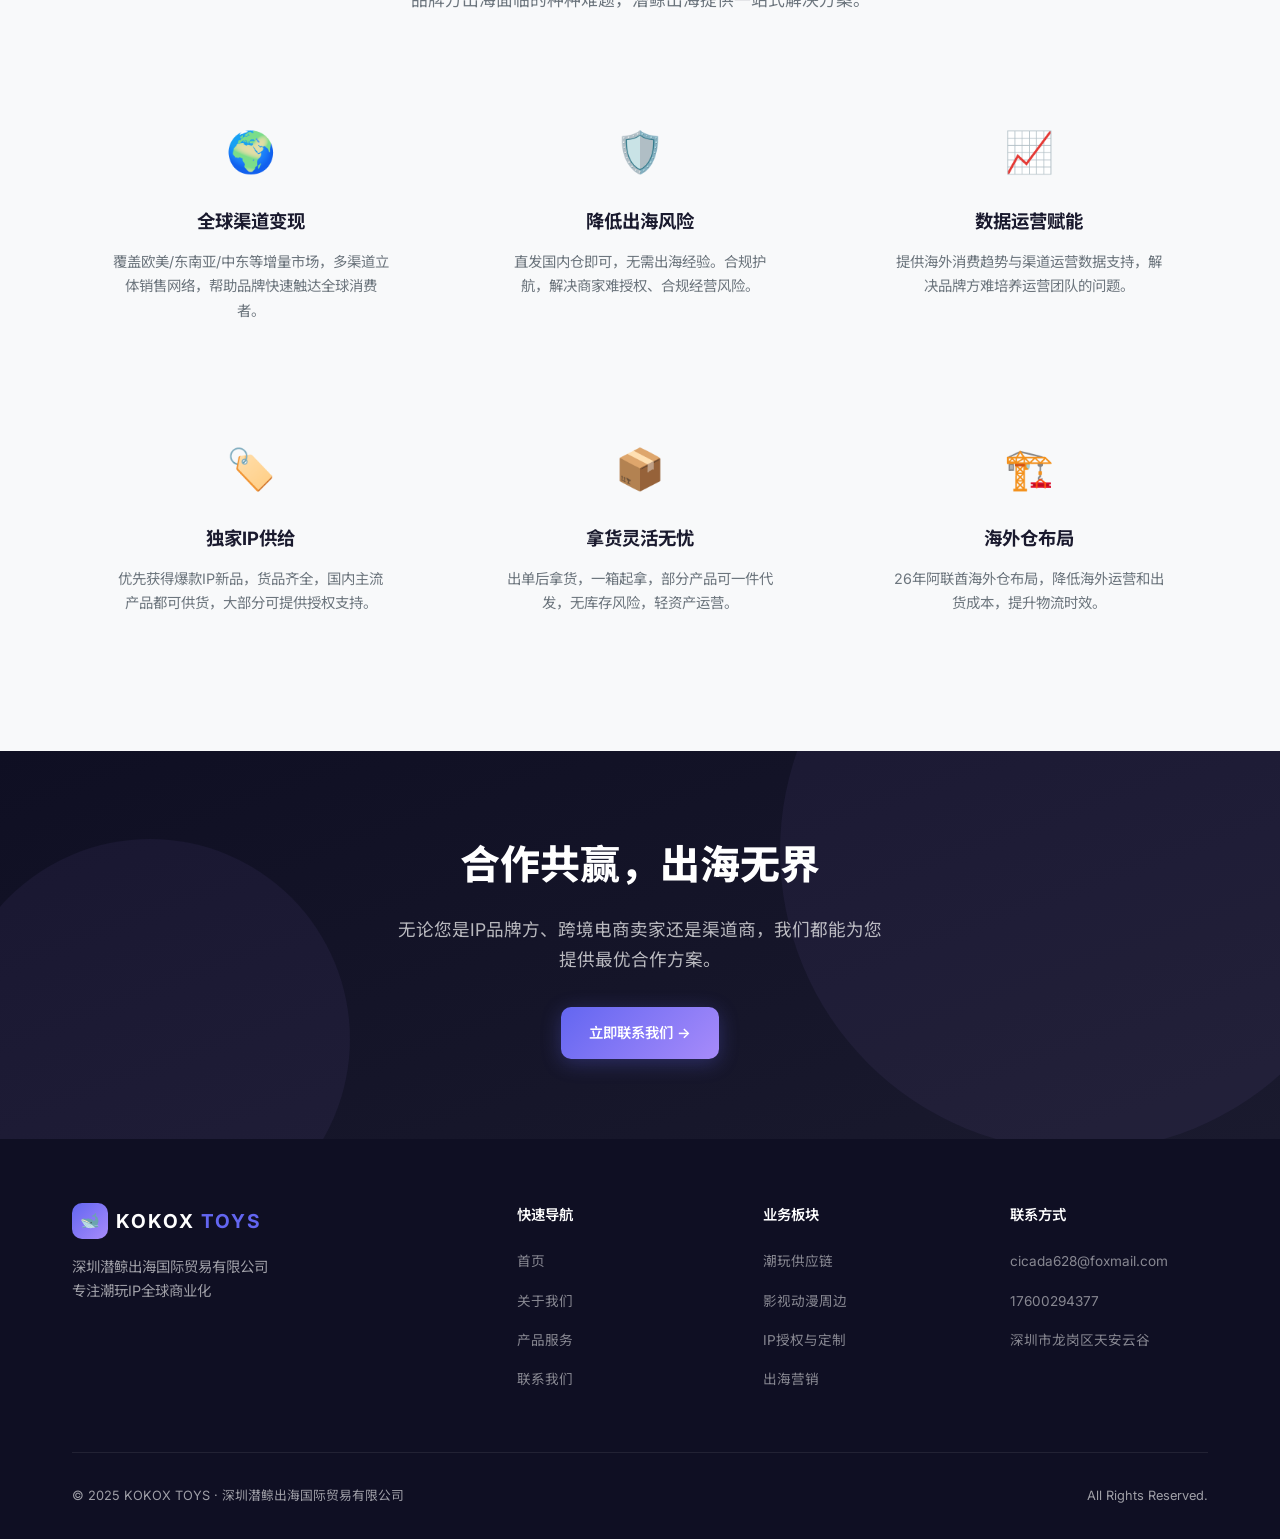
==== commit 3a9ccee2: "update footer address to 深圳市龙岗区天安云谷" ====
--- a/index.html
+++ b/index.html
@@ -308,7 +308,7 @@
           <ul>
             <li><a href="mailto:cicada628@foxmail.com">cicada628@foxmail.com</a></li>
             <li><a href="tel:17600294377">17600294377</a></li>
-            <li><a href="contact.html" data-i18n="footer_city">深圳市</a></li>
+            <li><a href="contact.html" data-i18n="footer_city">深圳市龙岗区天安云谷</a></li>
           </ul>
         </div>
       </div>
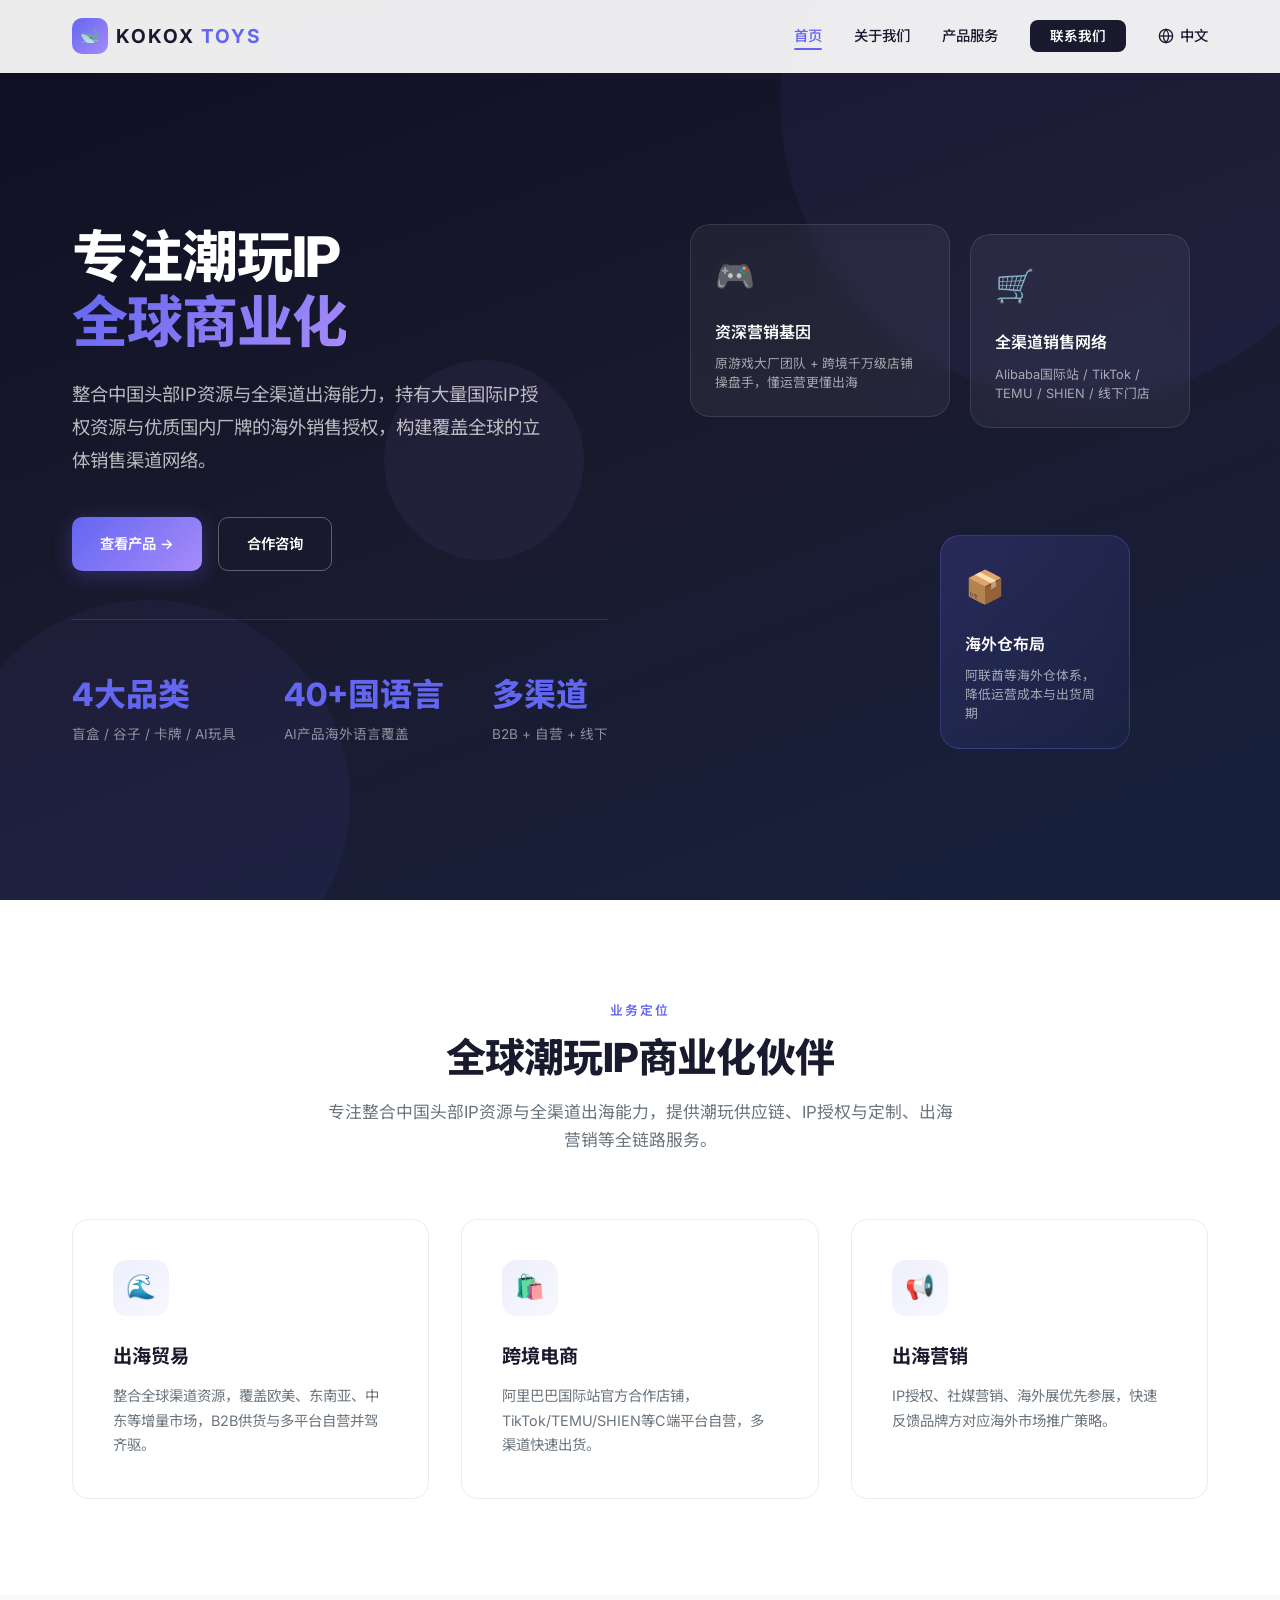
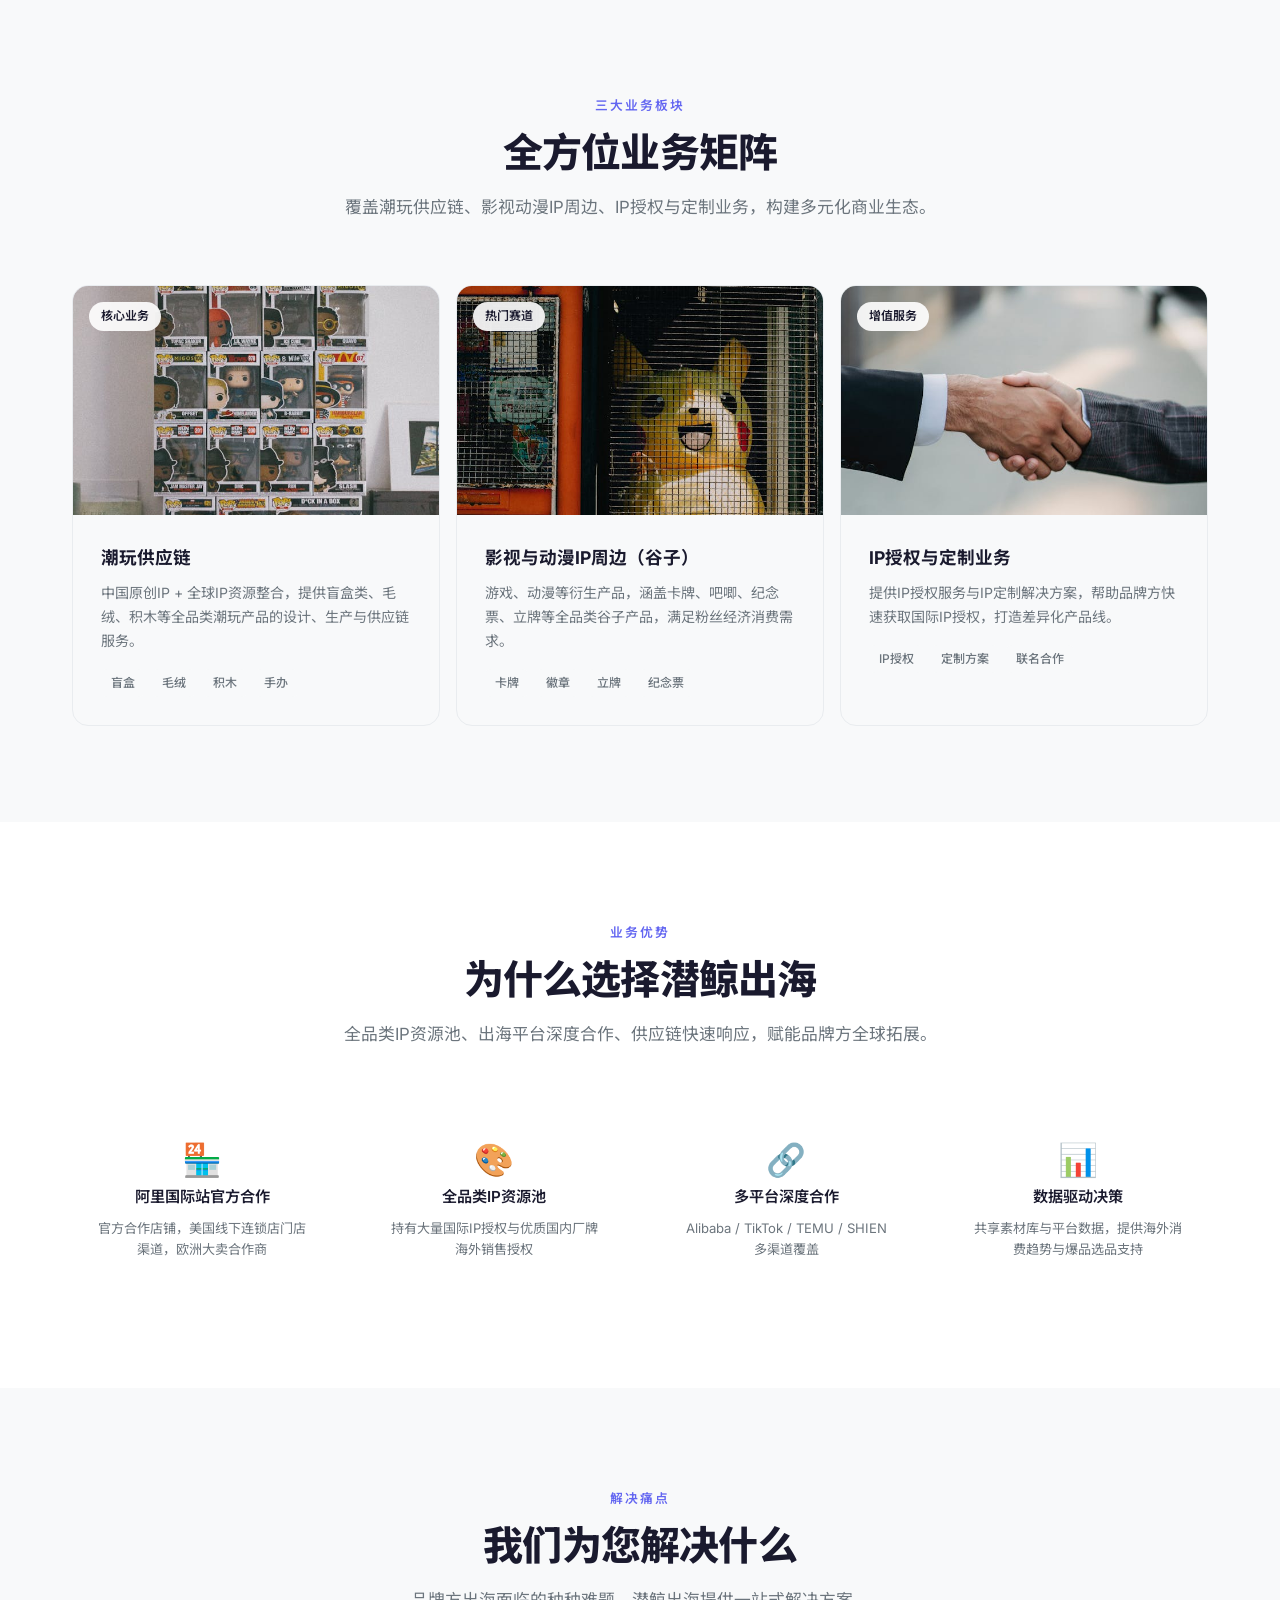
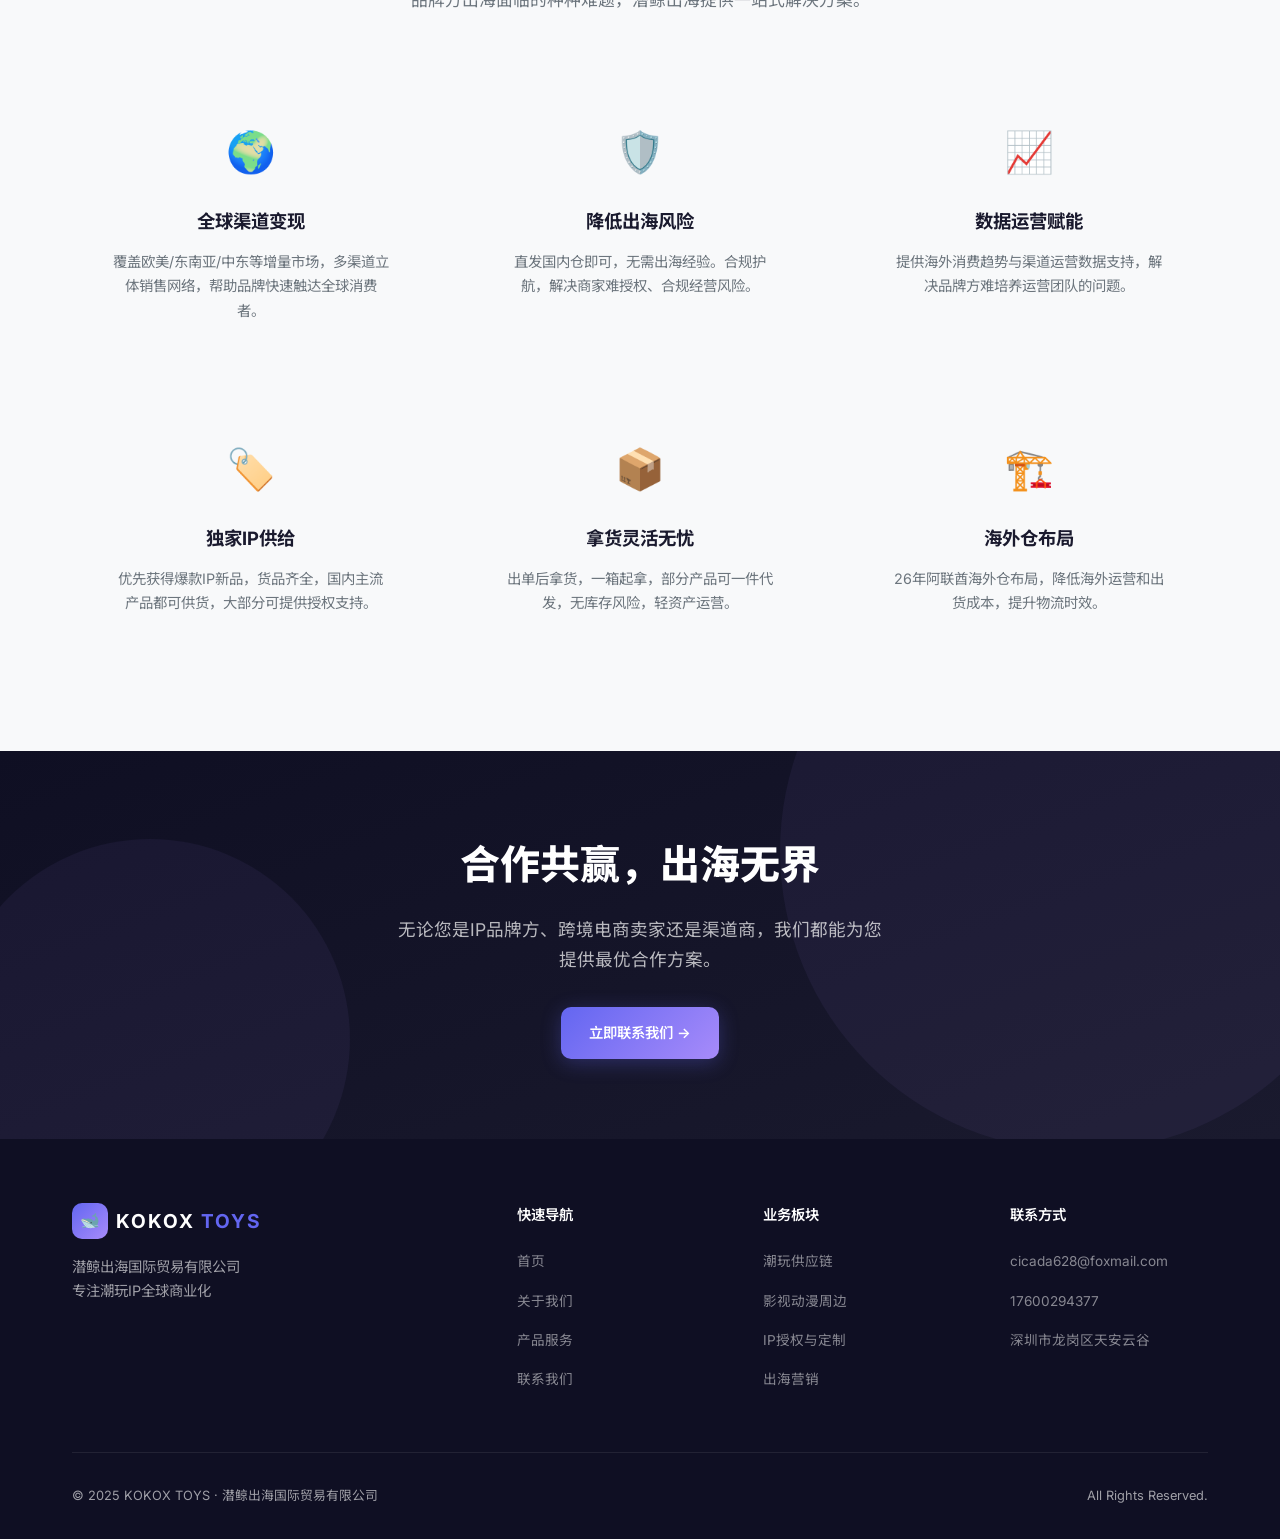
==== commit 2a5e8bb3: "fix: 去掉公司名前缀'深圳'、移除合作渠道卡片、优化表单样式" ====
--- a/index.html
+++ b/index.html
@@ -3,7 +3,7 @@
 <head>
   <meta charset="UTF-8">
   <meta name="viewport" content="width=device-width, initial-scale=1.0">
-  <title>KOKOX TOYS - 专注潮玩IP全球商业化 | 深圳潜鲸出海国际贸易有限公司</title>
+  <title>KOKOX TOYS - 专注潮玩IP全球商业化 | 潜鲸出海国际贸易有限公司</title>
   <meta name="description" content="KOKOX TOYS，全球潮玩IP商业化伙伴，专注整合中国头部IP资源与全渠道出海能力，助力IP提升出海与商业化效率。">
   <link rel="stylesheet" href="styles.css">
   <link rel="icon" href="data:image/svg+xml,<svg xmlns='http://www.w3.org/2000/svg' viewBox='0 0 100 100'><text y='.9em' font-size='90'>🐋</text></svg>">
@@ -283,7 +283,7 @@
             <div class="nav-logo-icon">🐋</div>
             <div class="nav-logo-text">KOKOX <span>TOYS</span></div>
           </a>
-          <p data-i18n-html="footer_brand_desc">深圳潜鲸出海国际贸易有限公司<br>专注潮玩IP全球商业化</p>
+          <p data-i18n-html="footer_brand_desc">潜鲸出海国际贸易有限公司<br>专注潮玩IP全球商业化</p>
         </div>
         <div class="footer-col">
           <h4 data-i18n="footer_nav">快速导航</h4>
@@ -313,7 +313,7 @@
         </div>
       </div>
       <div class="footer-bottom">
-        <p>© 2025 KOKOX TOYS · 深圳潜鲸出海国际贸易有限公司</p>
+        <p>© 2025 KOKOX TOYS · 潜鲸出海国际贸易有限公司</p>
         <p>All Rights Reserved.</p>
       </div>
     </div>
--- a/styles.css
+++ b/styles.css
@@ -1176,6 +1176,30 @@
   background: var(--white);
   color: var(--primary);
   outline: none;
+  box-sizing: border-box;
+}
+
+/* 去掉 text/tel/email 输入框的下拉箭头 */
+.form-group input[type="text"],
+.form-group input[type="tel"],
+.form-group input[type="email"] {
+  -webkit-appearance: none;
+  -moz-appearance: none;
+  appearance: none;
+}
+
+/* select 高度与 input 一致 */
+.form-group select {
+  -webkit-appearance: none;
+  -moz-appearance: none;
+  appearance: none;
+  background-image: url("data:image/svg+xml,%3Csvg xmlns='http://www.w3.org/2000/svg' width='12' height='12' viewBox='0 0 12 12'%3E%3Cpath fill='%23666' d='M6 8L1 3h10z'/%3E%3C/svg%3E");
+  background-repeat: no-repeat;
+  background-position: right 1rem center;
+  padding-right: 2.5rem;
+  cursor: pointer;
+  height: auto;
+  line-height: 1.5;
 }
 
 .form-group input:focus,
@@ -1248,6 +1272,83 @@
   font-size: 0.9rem;
   color: var(--gray);
   line-height: 1.7;
+}
+
+/* ===== FAQ Accordion ===== */
+.faq-list {
+  max-width: 800px;
+  margin: 0 auto;
+  display: flex;
+  flex-direction: column;
+  gap: 0.75rem;
+}
+
+.faq-item {
+  background: var(--bg);
+  border: 1px solid var(--border);
+  border-radius: 16px;
+  overflow: hidden;
+  transition: var(--transition);
+}
+
+.faq-item:hover {
+  border-color: var(--accent);
+}
+
+.faq-item.active {
+  border-color: var(--accent);
+  box-shadow: 0 4px 20px rgba(99,102,241,0.1);
+}
+
+.faq-question {
+  width: 100%;
+  display: flex;
+  align-items: center;
+  justify-content: space-between;
+  padding: 1.25rem 1.5rem;
+  background: none;
+  border: none;
+  cursor: pointer;
+  text-align: left;
+  font-size: 1.05rem;
+  font-weight: 600;
+  color: var(--text);
+  gap: 1rem;
+  transition: var(--transition);
+}
+
+.faq-question:hover {
+  color: var(--accent);
+}
+
+.faq-arrow {
+  font-size: 1.4rem;
+  font-weight: 300;
+  line-height: 1;
+  transition: transform 0.3s ease;
+  flex-shrink: 0;
+  color: var(--accent);
+}
+
+.faq-item.active .faq-arrow {
+  transform: rotate(45deg);
+}
+
+.faq-answer {
+  max-height: 0;
+  overflow: hidden;
+  transition: max-height 0.35s ease, padding 0.35s ease;
+}
+
+.faq-item.active .faq-answer {
+  max-height: 300px;
+}
+
+.faq-answer p {
+  padding: 0 1.5rem 1.25rem;
+  color: var(--text-secondary);
+  line-height: 1.7;
+  margin: 0;
 }
 
 /* ===== Horizontal Scroll Wrapper ===== */
